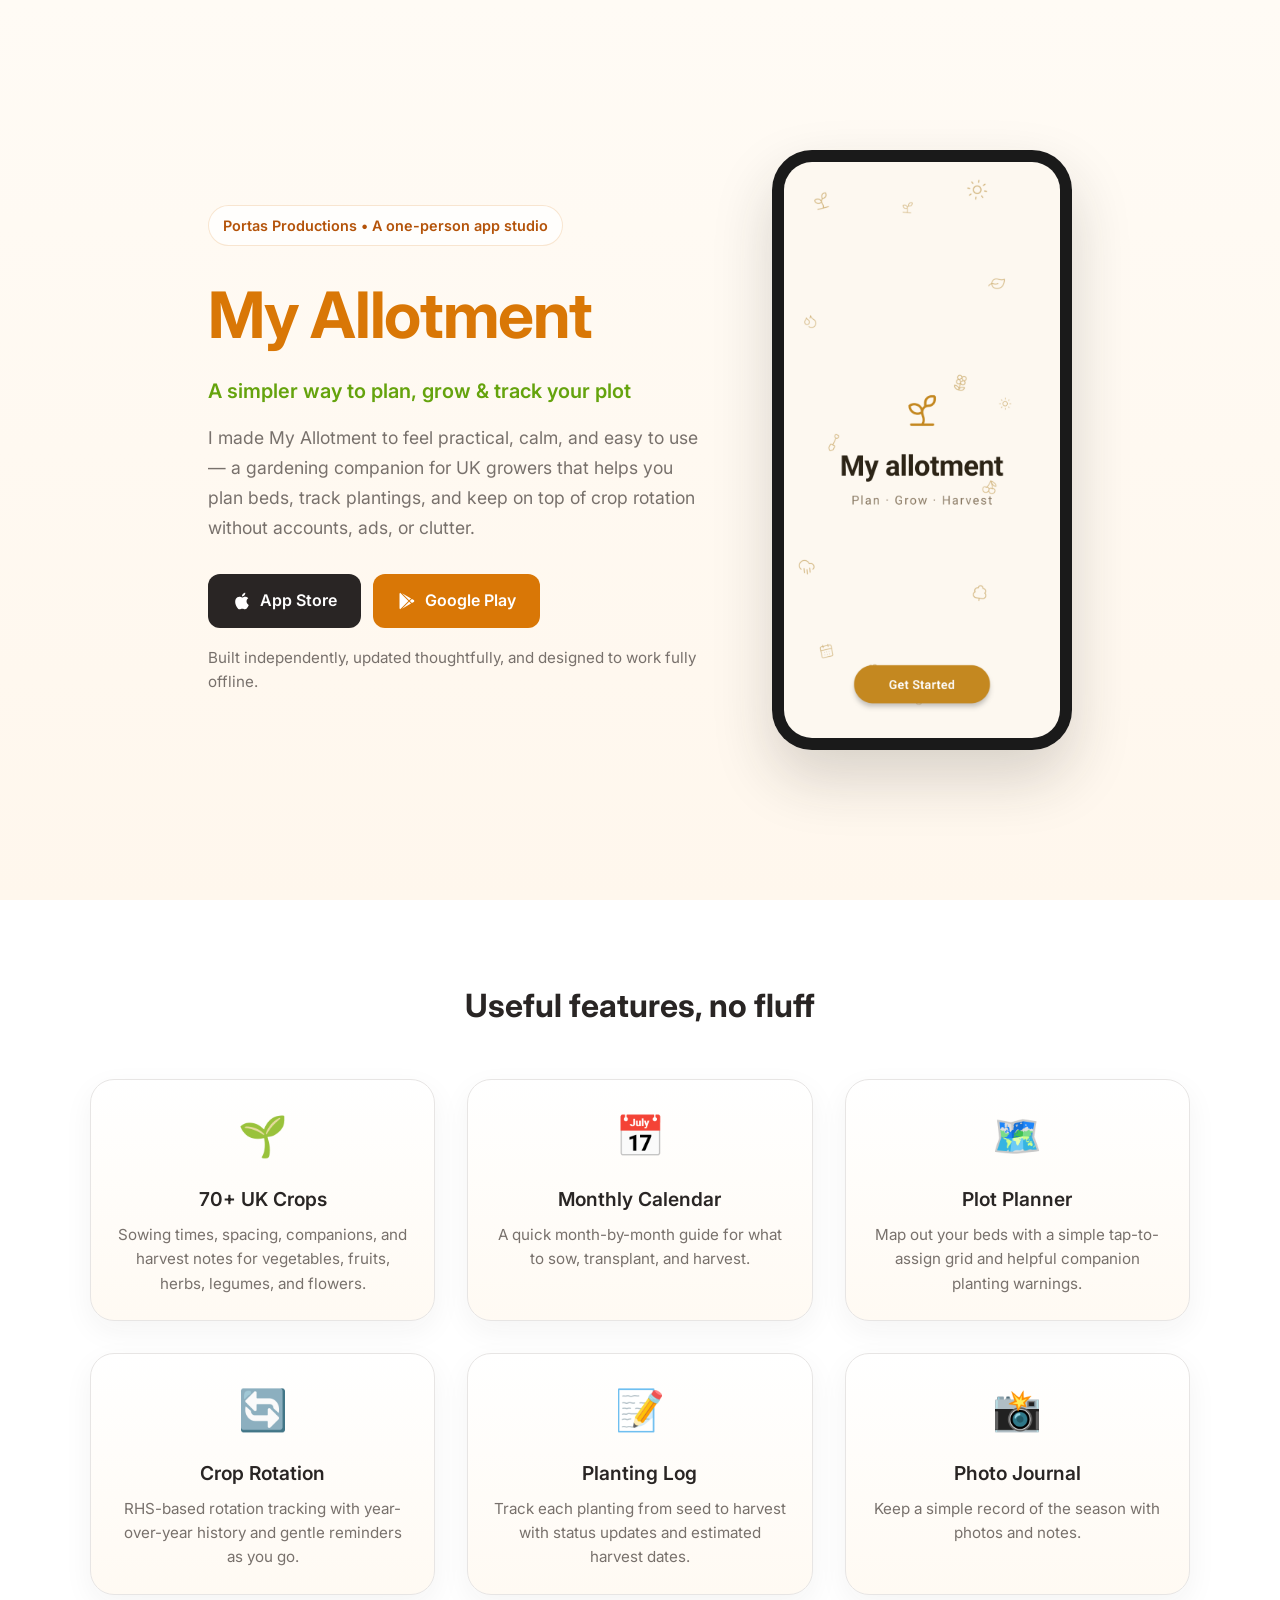
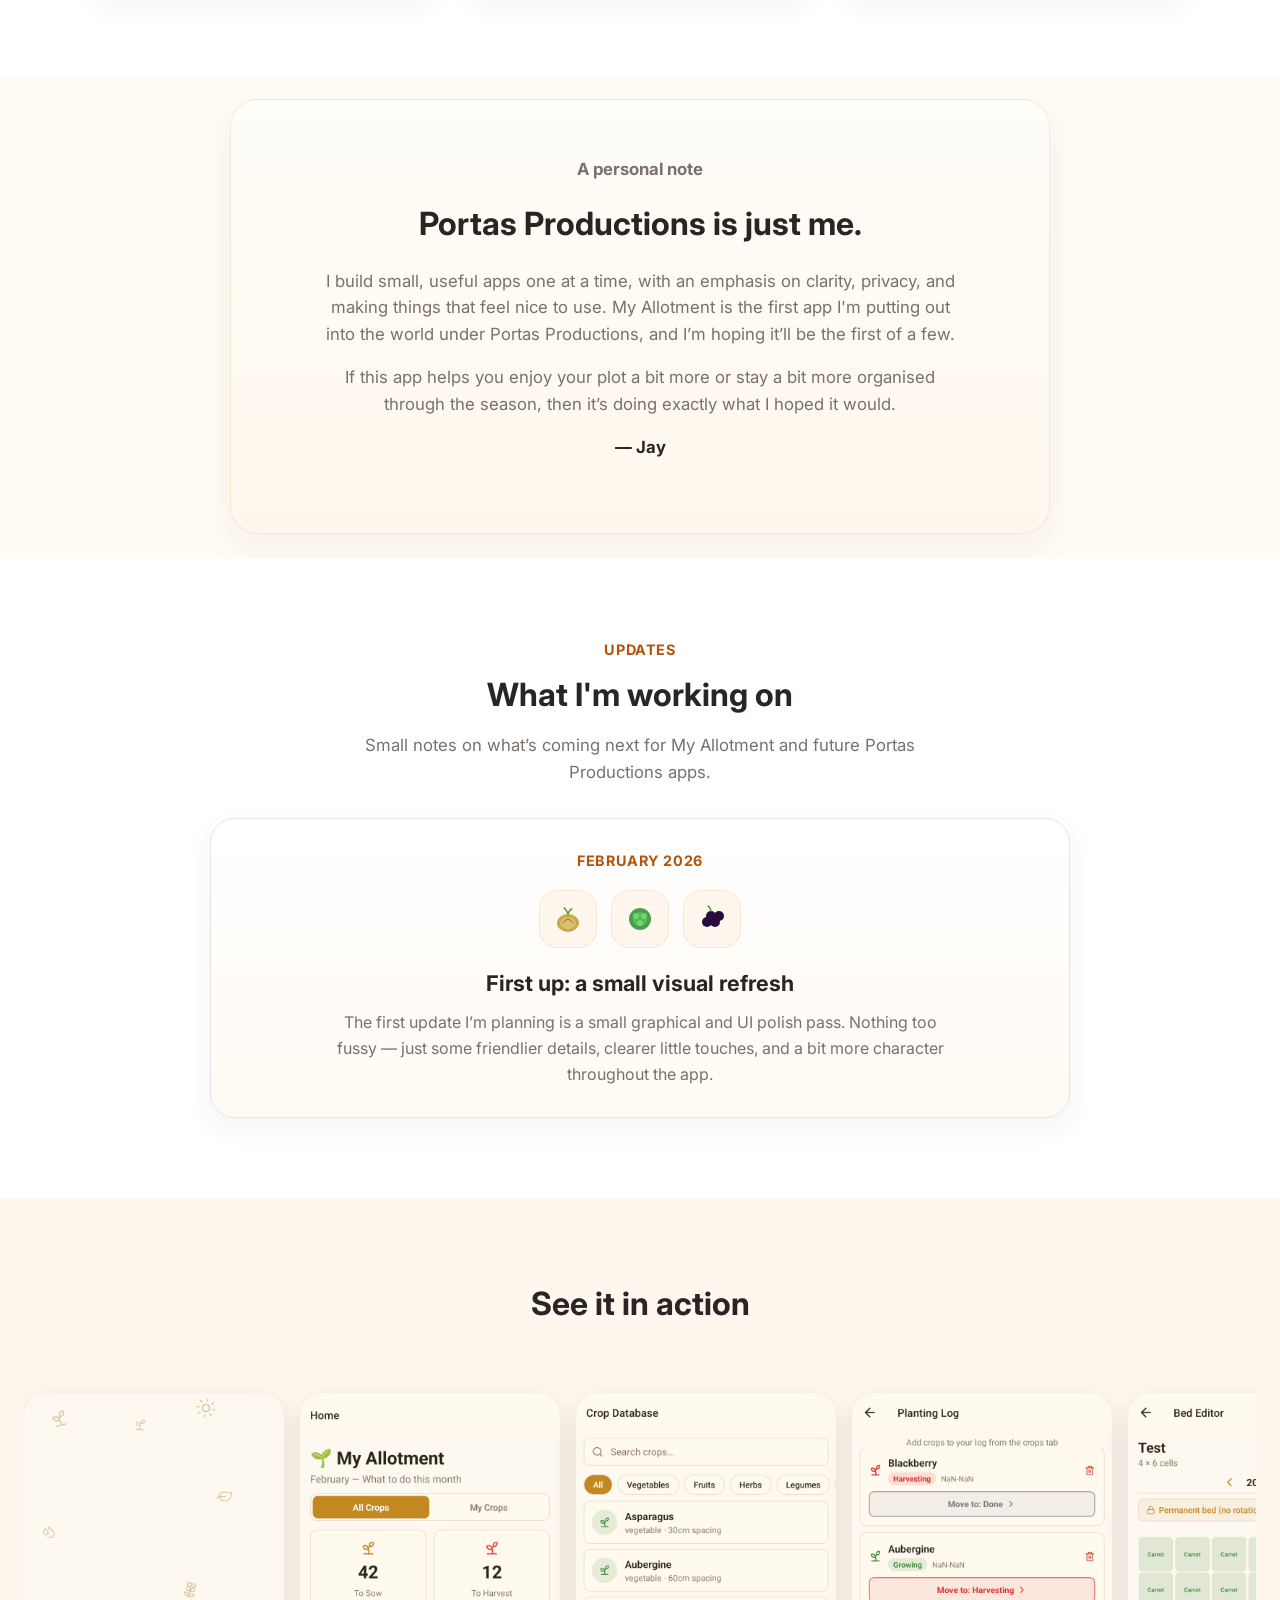
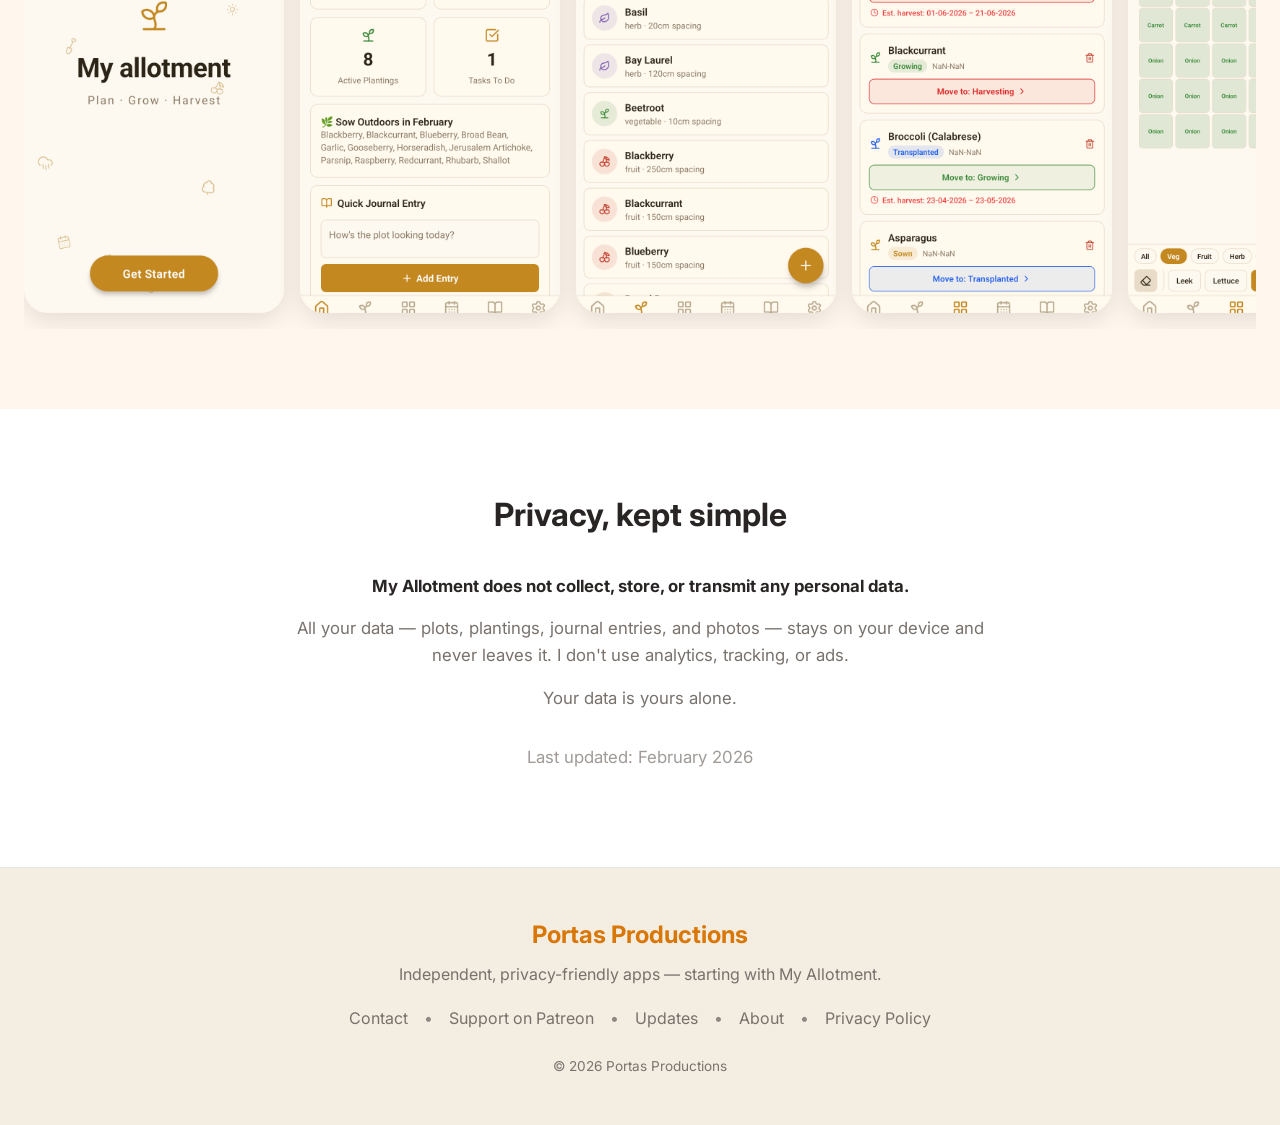
==== index.html @ 45482d40 "Make site more personal and add updates section" ====
<!DOCTYPE html>
<html lang="en">
<head>
  <meta charset="UTF-8">
  <meta name="viewport" content="width=device-width, initial-scale=1.0">
  <title>My Allotment – Plan, Grow & Track Your Plot</title>
  <meta name="description" content="Your allotment in your pocket. Browse 70+ UK crops, map your beds, track plantings, and get crop rotation guidance. Works completely offline.">
  <link rel="stylesheet" href="styles.css">
  <link rel="preconnect" href="https://fonts.googleapis.com">
  <link rel="preconnect" href="https://fonts.gstatic.com" crossorigin>
  <link href="https://fonts.googleapis.com/css2?family=Inter:wght@400;500;600;700&display=swap" rel="stylesheet">
</head>
<body>
  <!-- Hero Section -->
  <section class="hero">
    <div class="hero-content">
      <p class="eyebrow">Portas Productions • A one-person app studio</p>
      <h1>My Allotment</h1>
      <p class="tagline">A simpler way to plan, grow & track your plot</p>
      <p class="subtitle">I made My Allotment to feel practical, calm, and easy to use — a gardening companion for UK growers that helps you plan beds, track plantings, and keep on top of crop rotation without accounts, ads, or clutter.</p>
      <div class="store-buttons">
        <a href="#" class="store-btn apple" aria-label="Download on the App Store">
          <svg viewBox="0 0 24 24" fill="currentColor"><path d="M18.71 19.5c-.83 1.24-1.71 2.45-3.05 2.47-1.34.03-1.77-.79-3.29-.79-1.53 0-2 .77-3.27.82-1.31.05-2.3-1.32-3.14-2.53C4.25 17 2.94 12.45 4.7 9.39c.87-1.52 2.43-2.48 4.12-2.51 1.28-.02 2.5.87 3.29.87.78 0 2.26-1.07 3.81-.91.65.03 2.47.26 3.64 1.98-.09.06-2.17 1.28-2.15 3.81.03 3.02 2.65 4.03 2.68 4.04-.03.07-.42 1.44-1.38 2.83M13 3.5c.73-.83 1.94-1.46 2.94-1.5.13 1.17-.34 2.35-1.04 3.19-.69.85-1.83 1.51-2.95 1.42-.15-1.15.41-2.35 1.05-3.11z"/></svg>
          <span>App Store</span>
        </a>
        <a href="#" class="store-btn google" aria-label="Get it on Google Play">
          <svg viewBox="0 0 24 24" fill="currentColor"><path d="M3,20.5V3.5C3,2.91 3.34,2.39 3.84,2.15L13.69,12L3.84,21.85C3.34,21.6 3,21.09 3,20.5M16.81,15.12L6.05,21.34L14.54,12.85L16.81,15.12M20.16,10.81C20.5,11.08 20.75,11.5 20.75,12C20.75,12.5 20.53,12.9 20.18,13.18L17.89,14.5L15.39,12L17.89,9.5L20.16,10.81M6.05,2.66L16.81,8.88L14.54,11.15L6.05,2.66Z"/></svg>
          <span>Google Play</span>
        </a>
      </div>
      <p class="hero-note">Built independently, updated thoughtfully, and designed to work fully offline.</p>
    </div>
    <div class="hero-phone">
      <div class="phone-frame">
        <img src="images/Sample_Image_1.png" alt="My Allotment app screenshot" class="screenshot" id="hero-screenshot">
      </div>
    </div>
  </section>

  <!-- Features Section -->
  <section class="features" id="features">
    <h2>Useful features, no fluff</h2>
    <div class="features-grid">
      <div class="feature">
        <span class="feature-icon">🌱</span>
        <h3>70+ UK Crops</h3>
        <p>Sowing times, spacing, companions, and harvest notes for vegetables, fruits, herbs, legumes, and flowers.</p>
      </div>
      <div class="feature">
        <span class="feature-icon">📅</span>
        <h3>Monthly Calendar</h3>
        <p>A quick month-by-month guide for what to sow, transplant, and harvest.</p>
      </div>
      <div class="feature">
        <span class="feature-icon">🗺️</span>
        <h3>Plot Planner</h3>
        <p>Map out your beds with a simple tap-to-assign grid and helpful companion planting warnings.</p>
      </div>
      <div class="feature">
        <span class="feature-icon">🔄</span>
        <h3>Crop Rotation</h3>
        <p>RHS-based rotation tracking with year-over-year history and gentle reminders as you go.</p>
      </div>
      <div class="feature">
        <span class="feature-icon">📝</span>
        <h3>Planting Log</h3>
        <p>Track each planting from seed to harvest with status updates and estimated harvest dates.</p>
      </div>
      <div class="feature">
        <span class="feature-icon">📸</span>
        <h3>Photo Journal</h3>
        <p>Keep a simple record of the season with photos and notes.</p>
      </div>
    </div>
  </section>

  <!-- About Section -->
  <section class="maker-note" id="about">
    <div class="maker-card">
      <p class="maker-kicker">A personal note</p>
      <h2>Portas Productions is just me.</h2>
      <p>I build small, useful apps one at a time, with an emphasis on clarity, privacy, and making things that feel nice to use. My Allotment is the first app I'm putting out into the world under Portas Productions, and I’m hoping it’ll be the first of a few.</p>
      <p>If this app helps you enjoy your plot a bit more or stay a bit more organised through the season, then it’s doing exactly what I hoped it would.</p>
      <p class="maker-signoff">— Jay</p>
    </div>
  </section>

  <!-- Updates Section -->
  <section class="updates" id="updates">
    <div class="updates-content">
      <p class="section-kicker">Updates</p>
      <h2>What I'm working on</h2>
      <p class="updates-intro">Small notes on what’s coming next for My Allotment and future Portas Productions apps.</p>

      <!--
        To add a new update:
        1. Copy one <article class="update-card"> block.
        2. Paste it above the older updates.
        3. Change the date, title, text, and optional icons.
      -->
      <div class="updates-list">
        <article class="update-card">
          <p class="update-date">February 2026</p>
          <div class="update-icons" aria-hidden="true">
            <img src="images/garden_icons/04_onion.svg" alt="">
            <img src="images/garden_icons/18_brussels_sprout.svg" alt="">
            <img src="images/garden_icons/49_blackcurrant.svg" alt="">
          </div>
          <h3>First up: a small visual refresh</h3>
          <p>The first update I’m planning is a small graphical and UI polish pass. Nothing too fussy — just some friendlier details, clearer little touches, and a bit more character throughout the app.</p>
        </article>
      </div>
    </div>
  </section>

  <!-- Screenshots Section -->
  <section class="screenshots" id="screenshots">
    <h2>See it in action</h2>
    <div class="screenshot-gallery">
      <img src="images/Sample_Image_1.png" alt="Screenshot 1" class="gallery-img">
      <img src="images/Sample_Image_2.png" alt="Screenshot 2" class="gallery-img">
      <img src="images/Sample_Image_3.png" alt="Screenshot 3" class="gallery-img">
      <img src="images/Sample_Image_4.png" alt="Screenshot 4" class="gallery-img">
      <img src="images/Sample_Image_5.png" alt="Screenshot 5" class="gallery-img">
      <img src="images/Sample_Image_6.png" alt="Screenshot 6" class="gallery-img">
    </div>
  </section>

  <!-- Privacy Section -->
  <section class="privacy" id="privacy">
    <h2>Privacy, kept simple</h2>
    <div class="privacy-content">
      <p><strong>My Allotment does not collect, store, or transmit any personal data.</strong></p>
      <p>All your data — plots, plantings, journal entries, and photos — stays on your device and never leaves it. I don't use analytics, tracking, or ads.</p>
      <p>Your data is yours alone.</p>
      <p class="privacy-date">Last updated: February 2026</p>
    </div>
  </section>

  <!-- Footer -->
  <footer>
    <div class="footer-content">
      <p class="footer-brand">Portas Productions</p>
      <p class="footer-blurb">Independent, privacy-friendly apps — starting with My Allotment.</p>
      <p class="footer-links">
        <a href="mailto:jay@portasproductions.co.uk">Contact</a>
        <span>•</span>
        <a href="https://www.patreon.com/JayPortas" target="_blank" rel="noopener">Support on Patreon</a>
        <span>•</span>
        <a href="#updates">Updates</a>
        <span>•</span>
        <a href="#about">About</a>
        <span>•</span>
        <a href="#privacy">Privacy Policy</a>
      </p>
      <p class="footer-copy">© 2026 Portas Productions</p>
    </div>
  </footer>

  <script src="script.js"></script>
</body>
</html>
---- styles.css ----
/* My Allotment Landing Page Styles */
:root {
  --primary: #D97706;       /* Harvest Sun amber/orange */
  --primary-dark: #B45309;
  --bg: #FFFBF5;            /* Warm cream background */
  --bg-alt: #FFF7ED;
  --text: #292524;          /* stone-800 */
  --text-secondary: #78716C;
  --surface: #FFFFFF;
  --border: #E7E5E4;
  --green: #65A30D;         /* lime-600 */
  --radius: 16px;
}

* {
  margin: 0;
  padding: 0;
  box-sizing: border-box;
}

html {
  scroll-behavior: smooth;
}

body {
  font-family: 'Inter', -apple-system, BlinkMacSystemFont, sans-serif;
  background: var(--bg);
  color: var(--text);
  line-height: 1.6;
}

.eyebrow {
  display: inline-flex;
  align-items: center;
  padding: 8px 14px;
  margin-bottom: 18px;
  border: 1px solid rgba(217, 119, 6, 0.18);
  border-radius: 999px;
  background: rgba(255, 255, 255, 0.75);
  color: var(--primary-dark);
  font-size: 0.9rem;
  font-weight: 600;
}

/* Hero Section */
.hero {
  min-height: 100vh;
  display: flex;
  flex-direction: column;
  align-items: center;
  justify-content: center;
  padding: 60px 24px;
  gap: 48px;
  background: linear-gradient(180deg, var(--bg) 0%, var(--bg-alt) 100%);
}

@media (min-width: 768px) {
  .hero {
    flex-direction: row;
    padding: 80px 48px;
    gap: 64px;
  }
}

.hero-content {
  max-width: 500px;
  text-align: center;
}

@media (min-width: 768px) {
  .hero-content {
    text-align: left;
  }
}

.hero h1 {
  font-size: 3rem;
  font-weight: 700;
  color: var(--primary);
  margin-bottom: 8px;
  letter-spacing: -0.02em;
}

@media (min-width: 768px) {
  .hero h1 {
    font-size: 4rem;
  }
}

.tagline {
  font-size: 1.25rem;
  font-weight: 600;
  color: var(--green);
  margin-bottom: 16px;
}

.subtitle {
  font-size: 1.1rem;
  color: var(--text-secondary);
  margin-bottom: 32px;
  line-height: 1.7;
}

.hero-note {
  margin-top: 18px;
  color: var(--text-secondary);
  font-size: 0.95rem;
}

.store-buttons {
  display: flex;
  gap: 12px;
  justify-content: center;
  flex-wrap: wrap;
}

@media (min-width: 768px) {
  .store-buttons {
    justify-content: flex-start;
  }
}

.store-btn {
  display: inline-flex;
  align-items: center;
  gap: 8px;
  padding: 14px 24px;
  border-radius: 12px;
  text-decoration: none;
  font-weight: 600;
  font-size: 1rem;
  transition: transform 0.2s, box-shadow 0.2s;
}

.store-btn:hover {
  transform: translateY(-2px);
  box-shadow: 0 8px 24px rgba(0,0,0,0.12);
}

.store-btn svg {
  width: 20px;
  height: 20px;
}

.store-btn.apple {
  background: var(--text);
  color: white;
}

.store-btn.google {
  background: var(--primary);
  color: white;
}

/* Phone Frame */
.hero-phone {
  flex-shrink: 0;
}

.phone-frame {
  width: 280px;
  height: 560px;
  background: #1a1a1a;
  border-radius: 40px;
  padding: 12px;
  box-shadow: 0 28px 60px rgba(41, 37, 36, 0.18);
}

@media (min-width: 768px) {
  .phone-frame {
    width: 300px;
    height: 600px;
  }
}

.phone-frame img {
  width: 100%;
  height: 100%;
  object-fit: cover;
  border-radius: 28px;
}

#hero-screenshot {
  transition: opacity 0.3s ease;
}

/* Features Section */
.features {
  padding: 80px 24px;
  background: var(--surface);
}

.features h2 {
  text-align: center;
  font-size: 2rem;
  font-weight: 700;
  margin-bottom: 48px;
  color: var(--text);
}

.features-grid {
  display: grid;
  grid-template-columns: repeat(auto-fit, minmax(280px, 1fr));
  gap: 32px;
  max-width: 1100px;
  margin: 0 auto;
}

.feature {
  text-align: center;
  padding: 24px;
  border: 1px solid var(--border);
  border-radius: 24px;
  background: linear-gradient(180deg, #fff 0%, #fffaf3 100%);
  box-shadow: 0 10px 30px rgba(41, 37, 36, 0.05);
}

.feature-icon {
  font-size: 2.5rem;
  display: block;
  margin-bottom: 16px;
}

.feature h3 {
  font-size: 1.2rem;
  font-weight: 600;
  margin-bottom: 8px;
  color: var(--text);
}

.feature p {
  color: var(--text-secondary);
  font-size: 0.95rem;
}

/* Screenshots Section */
.maker-note {
  padding: 24px;
  background: var(--bg);
}

.maker-card {
  max-width: 820px;
  margin: 0 auto;
  padding: 40px 28px;
  border: 1px solid rgba(217, 119, 6, 0.15);
  border-radius: 28px;
  background: linear-gradient(180deg, #fffdf8 0%, #fff7ed 100%);
  box-shadow: 0 12px 36px rgba(41, 37, 36, 0.06);
  text-align: center;
}

.maker-kicker {
  color: var(--primary-dark);
  font-weight: 700;
  margin-bottom: 8px;
}

.maker-card h2 {
  font-size: 2rem;
  margin-bottom: 18px;
}

.maker-card p {
  max-width: 650px;
  margin: 0 auto 16px;
  color: var(--text-secondary);
  font-size: 1.05rem;
}

.maker-signoff {
  color: var(--text) !important;
  font-weight: 700;
}

/* Updates Section */
.updates {
  padding: 80px 24px;
  background: var(--surface);
}

.updates-content {
  max-width: 860px;
  margin: 0 auto;
  text-align: center;
}

.section-kicker,
.update-date {
  color: var(--primary-dark);
  font-size: 0.9rem;
  font-weight: 700;
  letter-spacing: 0.04em;
  text-transform: uppercase;
}

.updates h2 {
  font-size: 2rem;
  margin: 8px 0 12px;
}

.updates-intro {
  max-width: 620px;
  margin: 0 auto 32px;
  color: var(--text-secondary);
  font-size: 1.05rem;
}

.updates-list {
  display: grid;
  gap: 20px;
}

.update-card {
  padding: 30px;
  border: 1px solid var(--border);
  border-radius: 24px;
  background: linear-gradient(180deg, #fff 0%, #fffaf3 100%);
  box-shadow: 0 10px 30px rgba(41, 37, 36, 0.05);
}

.update-icons {
  display: flex;
  justify-content: center;
  gap: 14px;
  margin: 18px 0;
}

.update-icons img {
  width: 58px;
  height: 58px;
  padding: 10px;
  border-radius: 18px;
  background: var(--bg-alt);
  border: 1px solid rgba(217, 119, 6, 0.12);
}

.update-card h3 {
  font-size: 1.35rem;
  margin-bottom: 10px;
}

.update-card p:last-child {
  max-width: 620px;
  margin: 0 auto;
  color: var(--text-secondary);
}

.screenshots {
  padding: 80px 24px;
  background: var(--bg-alt);
}

.screenshots h2 {
  text-align: center;
  font-size: 2rem;
  font-weight: 700;
  margin-bottom: 48px;
  color: var(--text);
}

.screenshot-gallery {
  display: flex;
  gap: 16px;
  overflow-x: auto;
  padding: 16px 0;
  -webkit-overflow-scrolling: touch;
  scrollbar-width: thin;
  scrollbar-color: var(--border) transparent;
}

.screenshot-gallery::-webkit-scrollbar {
  height: 8px;
}

.screenshot-gallery::-webkit-scrollbar-track {
  background: transparent;
}

.screenshot-gallery::-webkit-scrollbar-thumb {
  background: var(--border);
  border-radius: 4px;
}

.gallery-img {
  width: 220px;
  height: 440px;
  object-fit: cover;
  border-radius: 24px;
  box-shadow: 0 8px 24px rgba(0,0,0,0.1);
  flex-shrink: 0;
}

@media (min-width: 768px) {
  .gallery-img {
    width: 260px;
    height: 520px;
  }
}

/* Privacy Section */
.privacy {
  padding: 80px 24px;
  background: var(--surface);
}

.privacy h2 {
  text-align: center;
  font-size: 2rem;
  font-weight: 700;
  margin-bottom: 32px;
  color: var(--text);
}

.privacy-content {
  max-width: 700px;
  margin: 0 auto;
  text-align: center;
}

.privacy-content p {
  margin-bottom: 16px;
  color: var(--text-secondary);
  font-size: 1.05rem;
}

.privacy-content p strong {
  color: var(--text);
}

.privacy-date {
  font-size: 0.9rem;
  margin-top: 32px;
  opacity: 0.7;
}

/* Footer */
footer {
  background: #f4ede2;
  color: var(--text);
  padding: 48px 24px;
  border-top: 1px solid var(--border);
}

.footer-content {
  max-width: 800px;
  margin: 0 auto;
  text-align: center;
}

.footer-brand {
  font-size: 1.5rem;
  font-weight: 700;
  color: var(--primary);
  margin-bottom: 8px;
}

.footer-blurb {
  color: var(--text-secondary);
  margin-bottom: 18px;
}

.footer-links {
  margin-bottom: 24px;
}

.footer-links a {
  color: var(--text-secondary);
  text-decoration: none;
  transition: color 0.2s;
}

.footer-links a:hover {
  color: var(--text);
}

.footer-links span {
  margin: 0 12px;
  opacity: 0.5;
}

.footer-copy {
  font-size: 0.85rem;
  opacity: 0.6;
}

@media (min-width: 768px) {
  .maker-card {
    padding: 56px;
  }
}
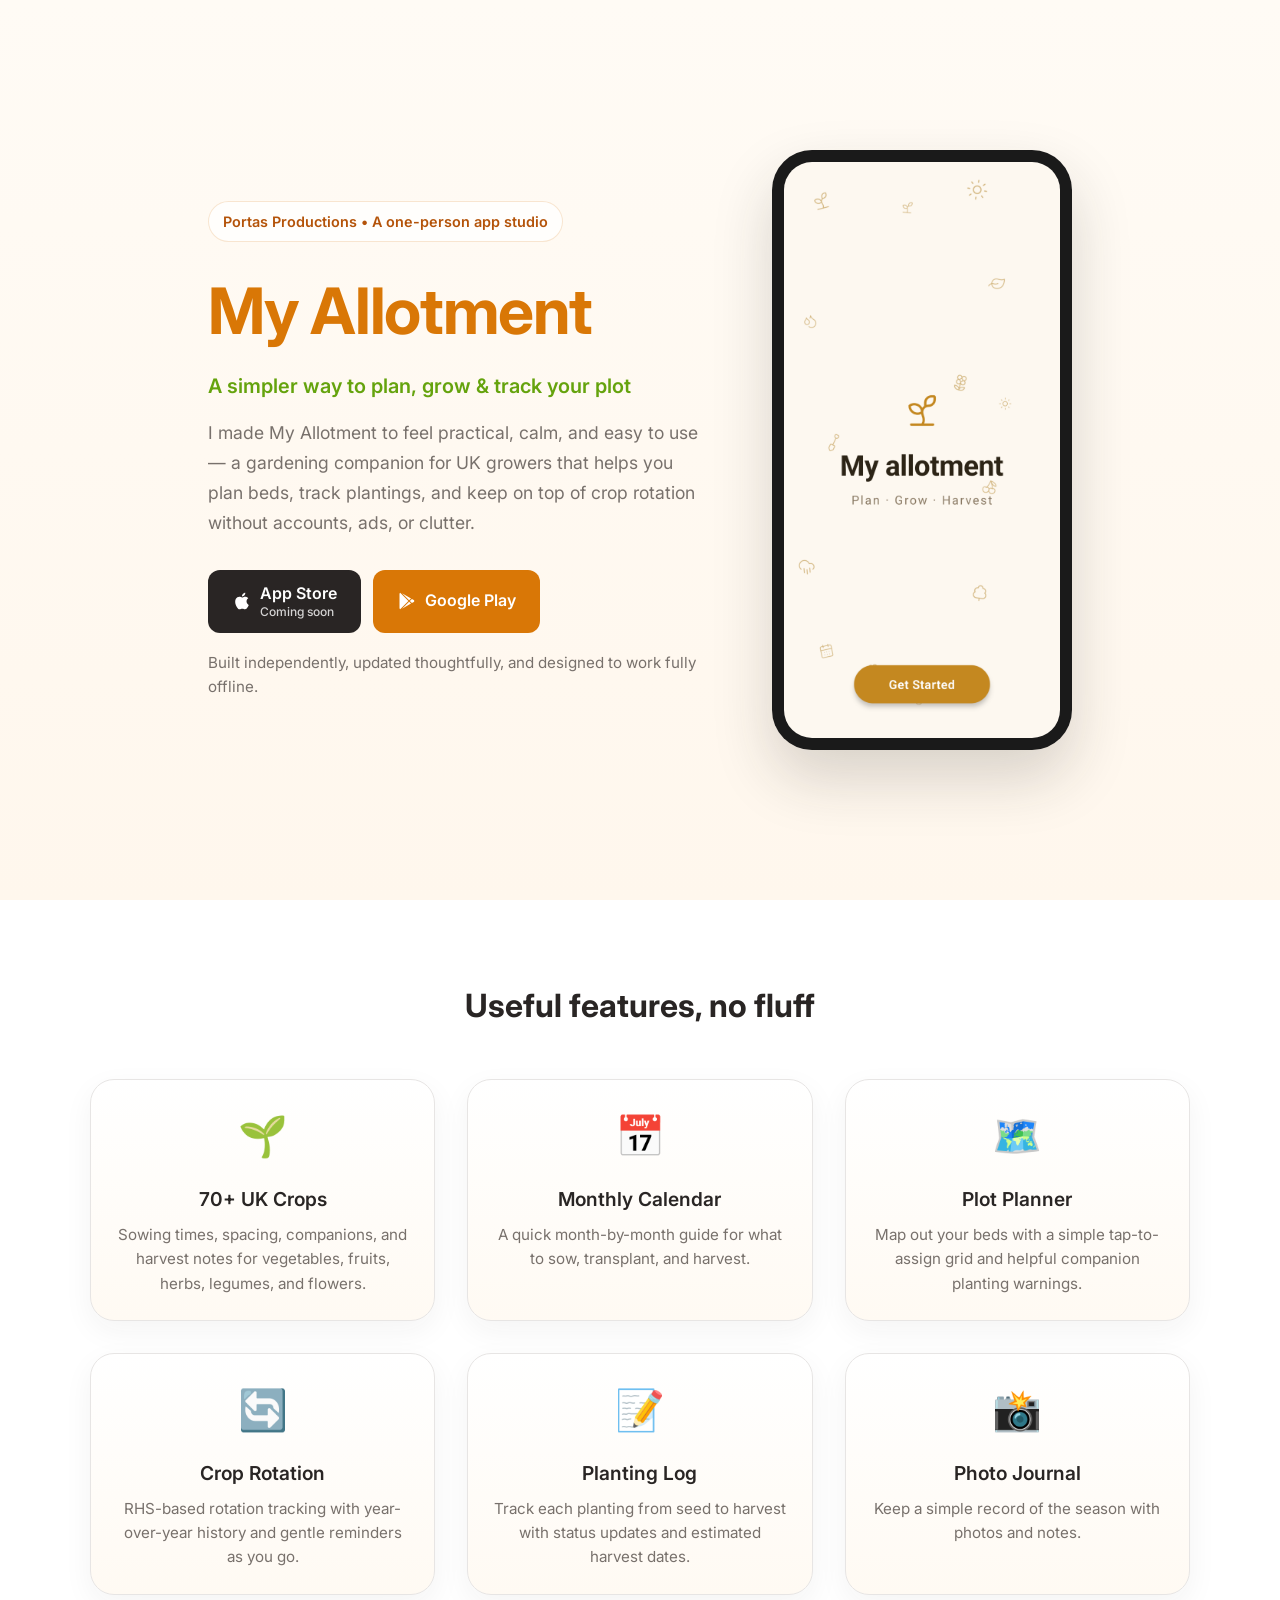
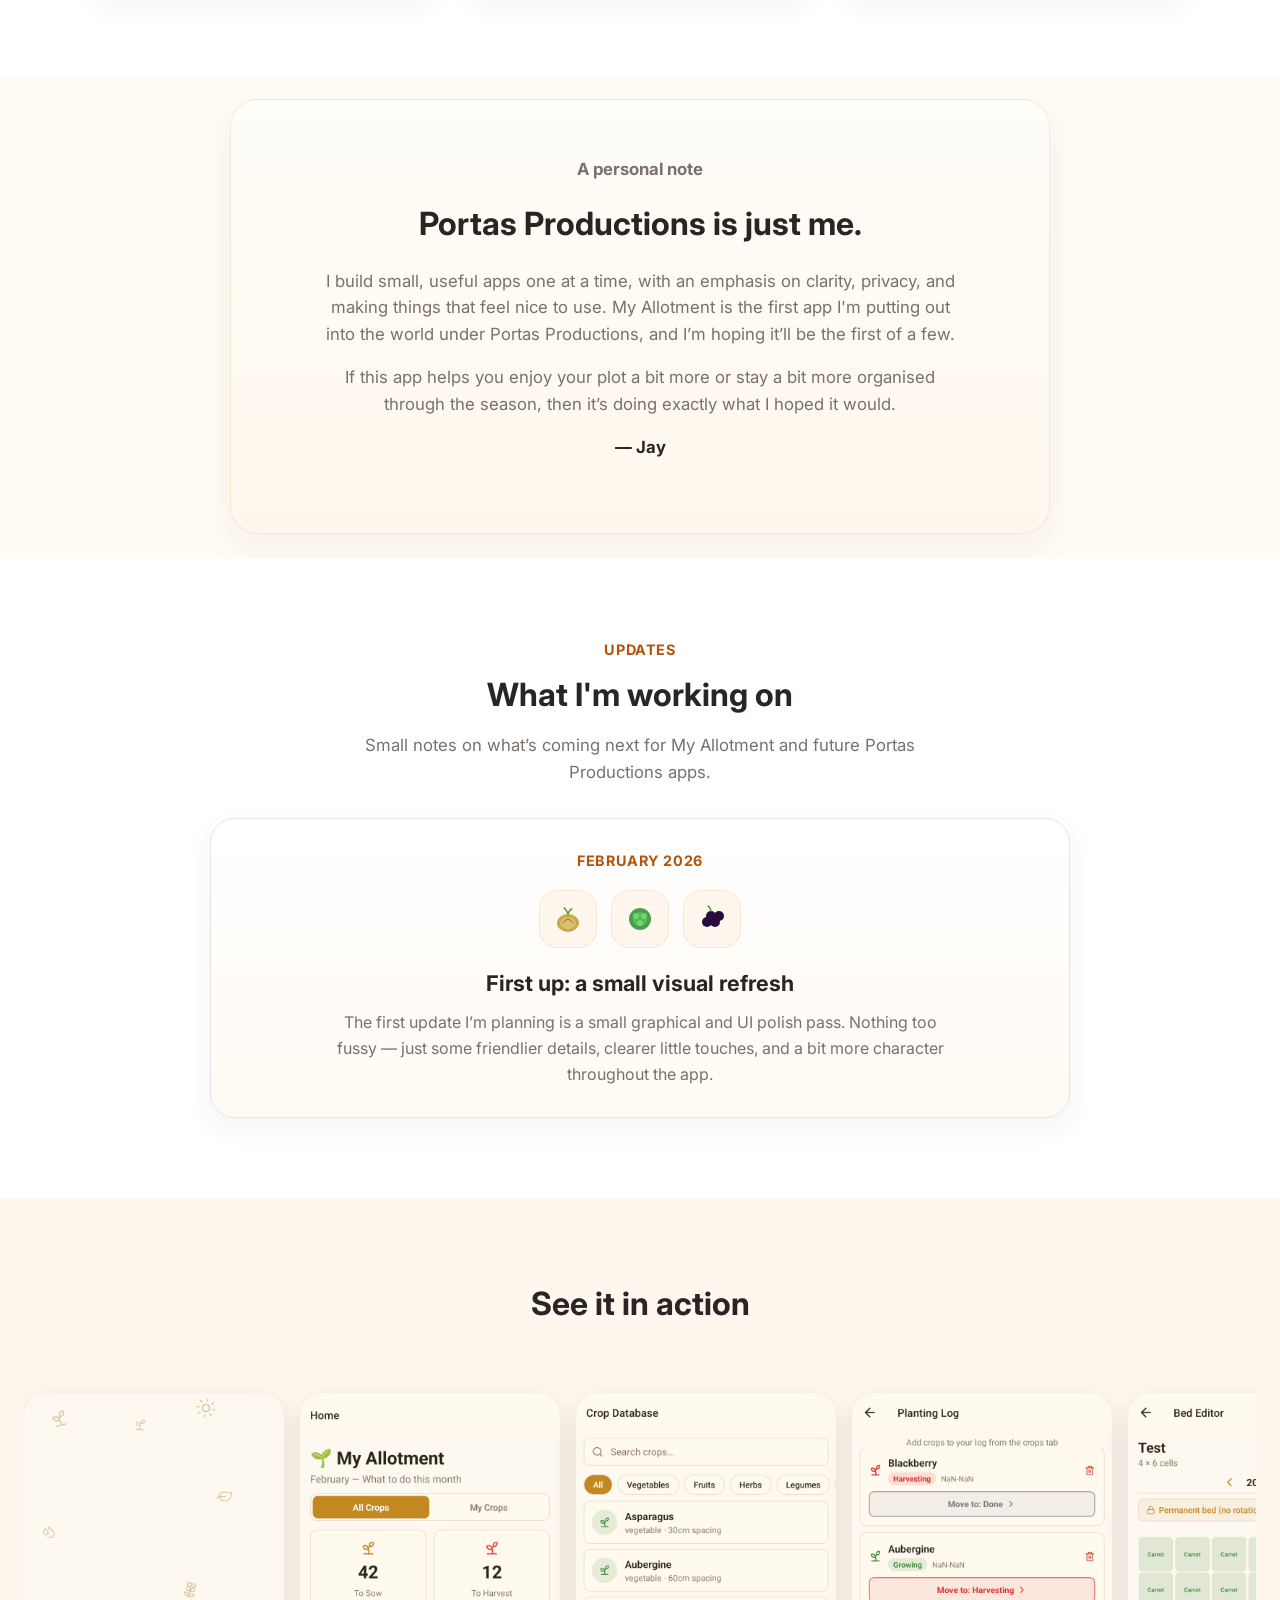
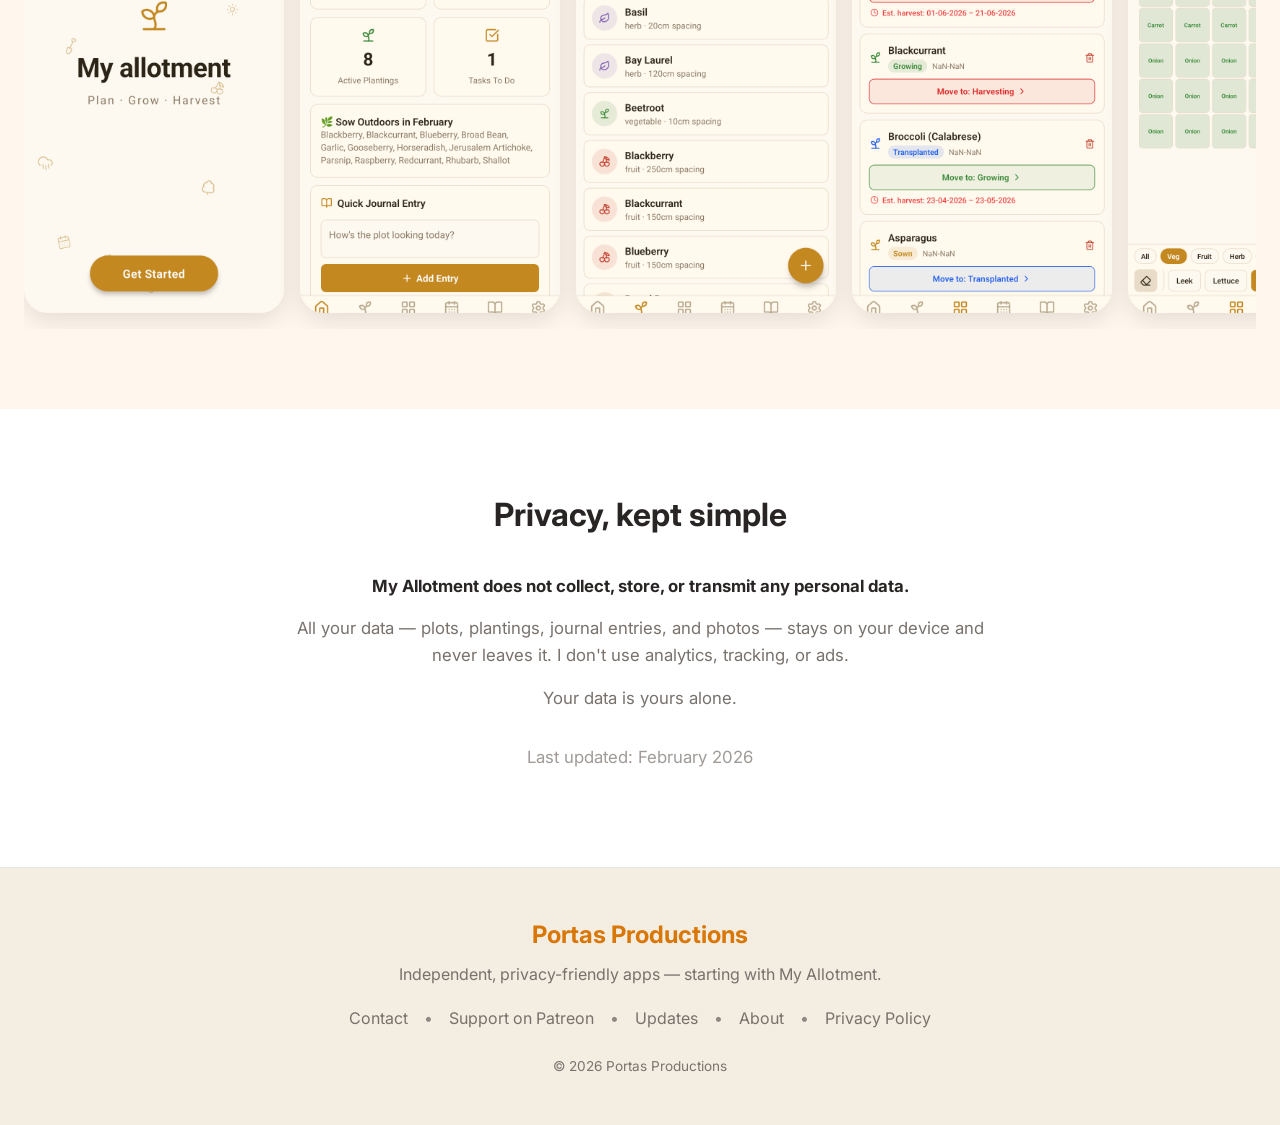
==== commit 414d01f2: "Add coming soon note to App Store button" ====
--- a/index.html
+++ b/index.html
@@ -21,7 +21,10 @@
       <div class="store-buttons">
         <a href="#" class="store-btn apple" aria-label="Download on the App Store">
           <svg viewBox="0 0 24 24" fill="currentColor"><path d="M18.71 19.5c-.83 1.24-1.71 2.45-3.05 2.47-1.34.03-1.77-.79-3.29-.79-1.53 0-2 .77-3.27.82-1.31.05-2.3-1.32-3.14-2.53C4.25 17 2.94 12.45 4.7 9.39c.87-1.52 2.43-2.48 4.12-2.51 1.28-.02 2.5.87 3.29.87.78 0 2.26-1.07 3.81-.91.65.03 2.47.26 3.64 1.98-.09.06-2.17 1.28-2.15 3.81.03 3.02 2.65 4.03 2.68 4.04-.03.07-.42 1.44-1.38 2.83M13 3.5c.73-.83 1.94-1.46 2.94-1.5.13 1.17-.34 2.35-1.04 3.19-.69.85-1.83 1.51-2.95 1.42-.15-1.15.41-2.35 1.05-3.11z"/></svg>
-          <span>App Store</span>
+          <span class="store-copy">
+            <span>App Store</span>
+            <span class="store-subtext">Coming soon</span>
+          </span>
         </a>
         <a href="#" class="store-btn google" aria-label="Get it on Google Play">
           <svg viewBox="0 0 24 24" fill="currentColor"><path d="M3,20.5V3.5C3,2.91 3.34,2.39 3.84,2.15L13.69,12L3.84,21.85C3.34,21.6 3,21.09 3,20.5M16.81,15.12L6.05,21.34L14.54,12.85L16.81,15.12M20.16,10.81C20.5,11.08 20.75,11.5 20.75,12C20.75,12.5 20.53,12.9 20.18,13.18L17.89,14.5L15.39,12L17.89,9.5L20.16,10.81M6.05,2.66L16.81,8.88L14.54,11.15L6.05,2.66Z"/></svg>
--- a/styles.css
+++ b/styles.css
@@ -140,6 +140,21 @@
 .store-btn svg {
   width: 20px;
   height: 20px;
+  flex-shrink: 0;
+}
+
+.store-copy {
+  display: flex;
+  flex-direction: column;
+  align-items: flex-start;
+  line-height: 1.15;
+}
+
+.store-subtext {
+  font-size: 0.75rem;
+  font-weight: 500;
+  opacity: 0.8;
+  margin-top: 3px;
 }
 
 .store-btn.apple {
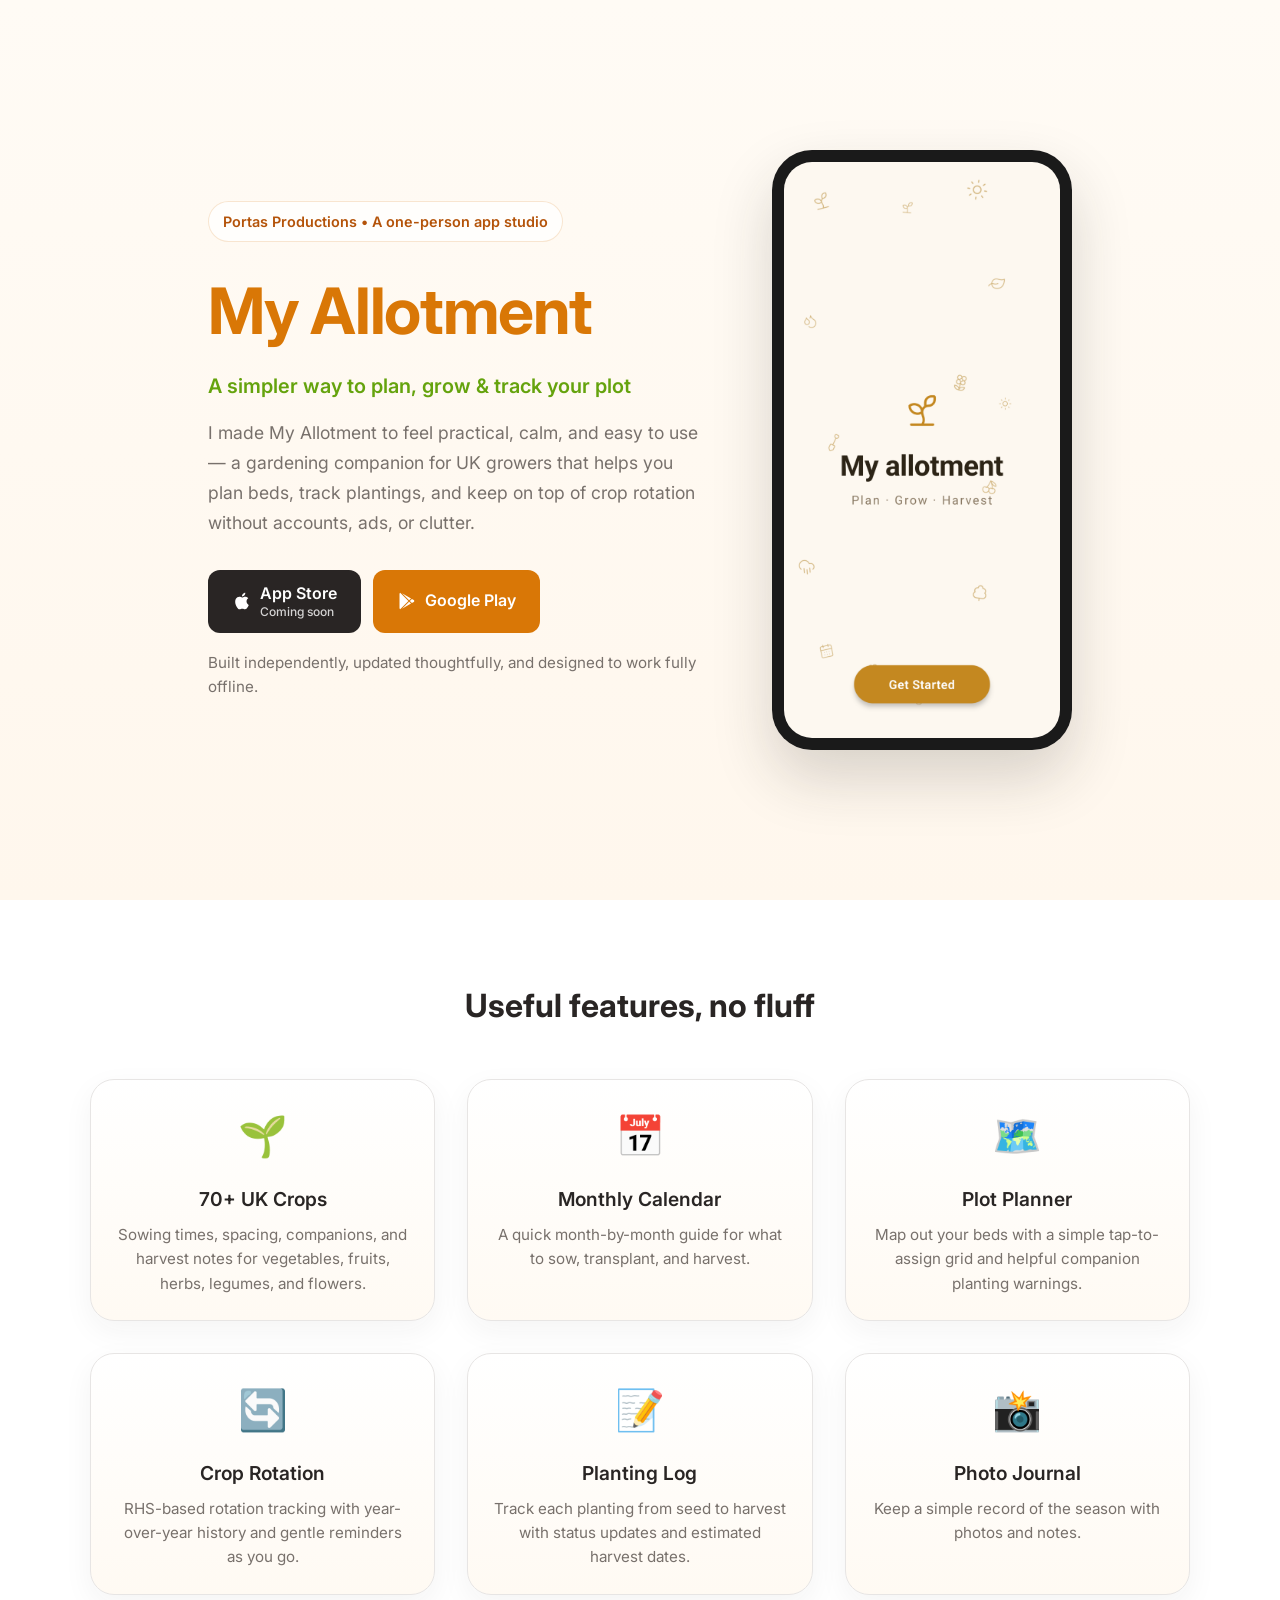
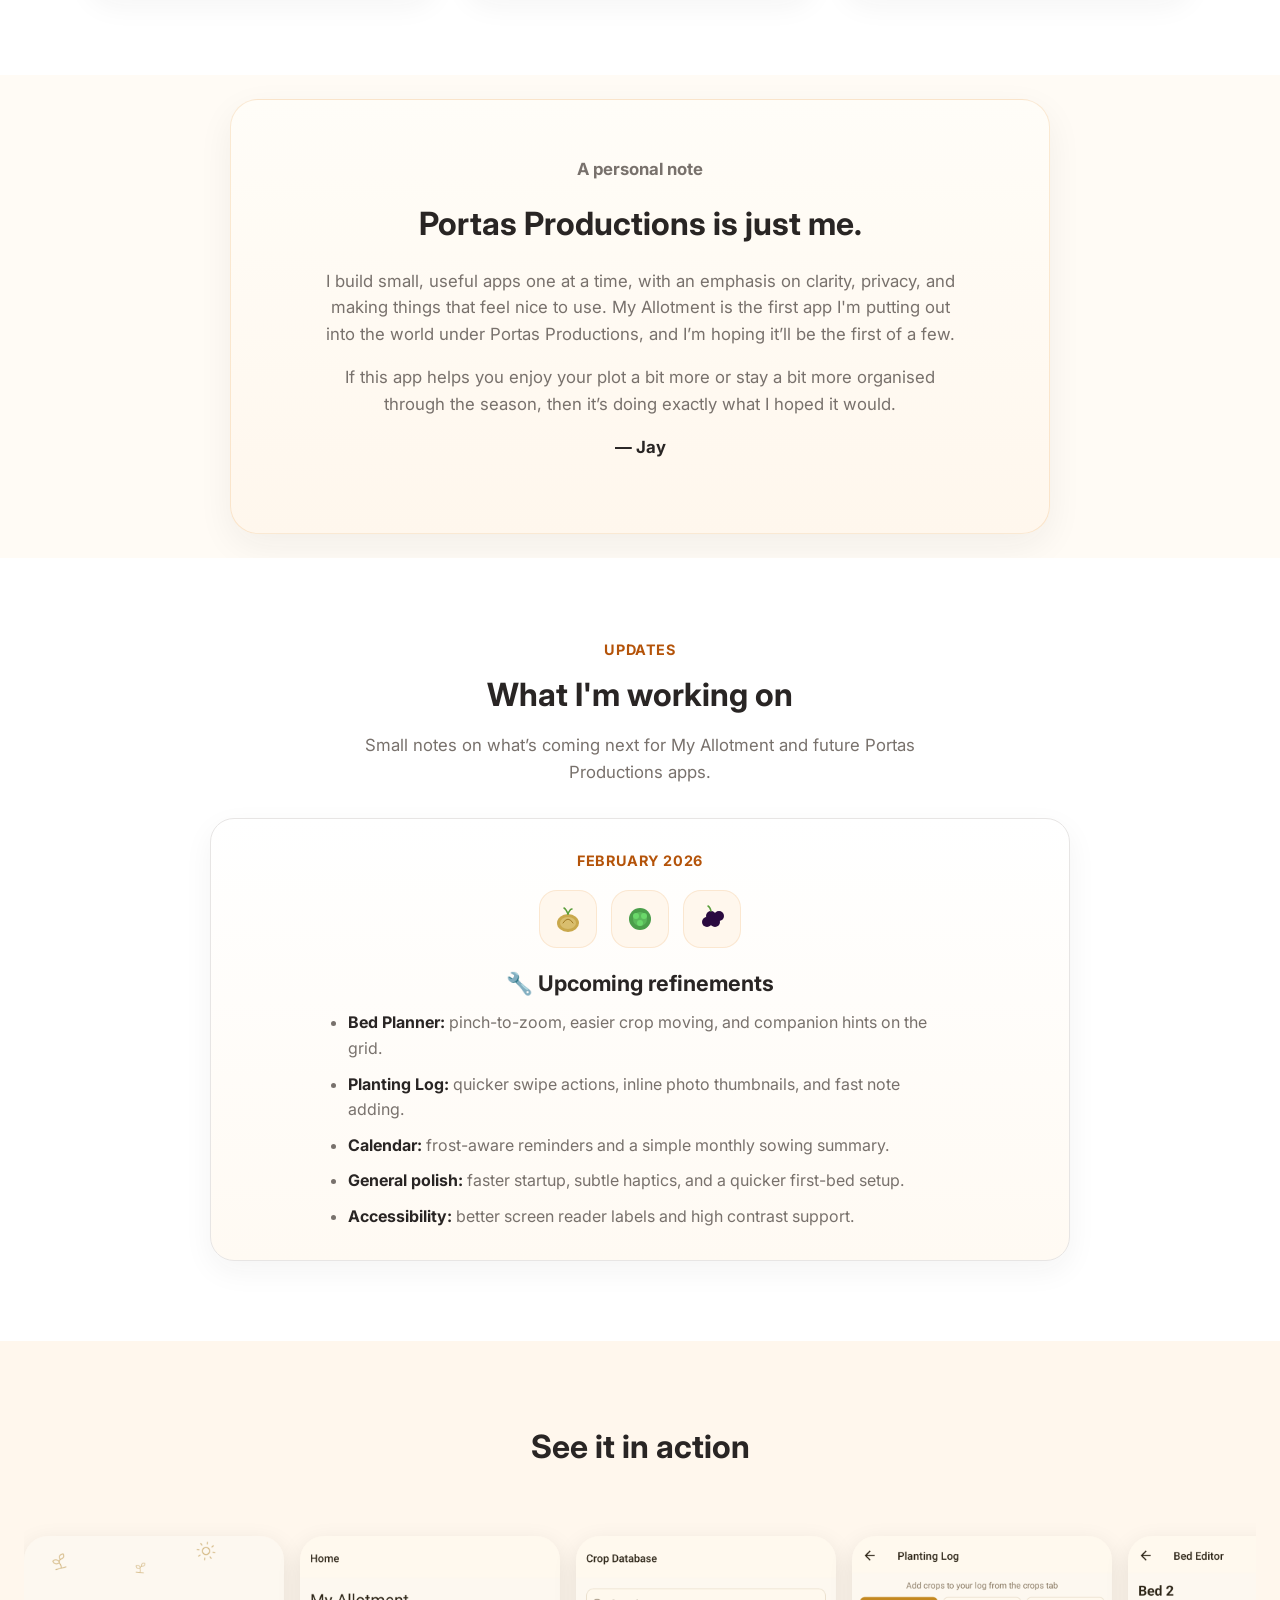
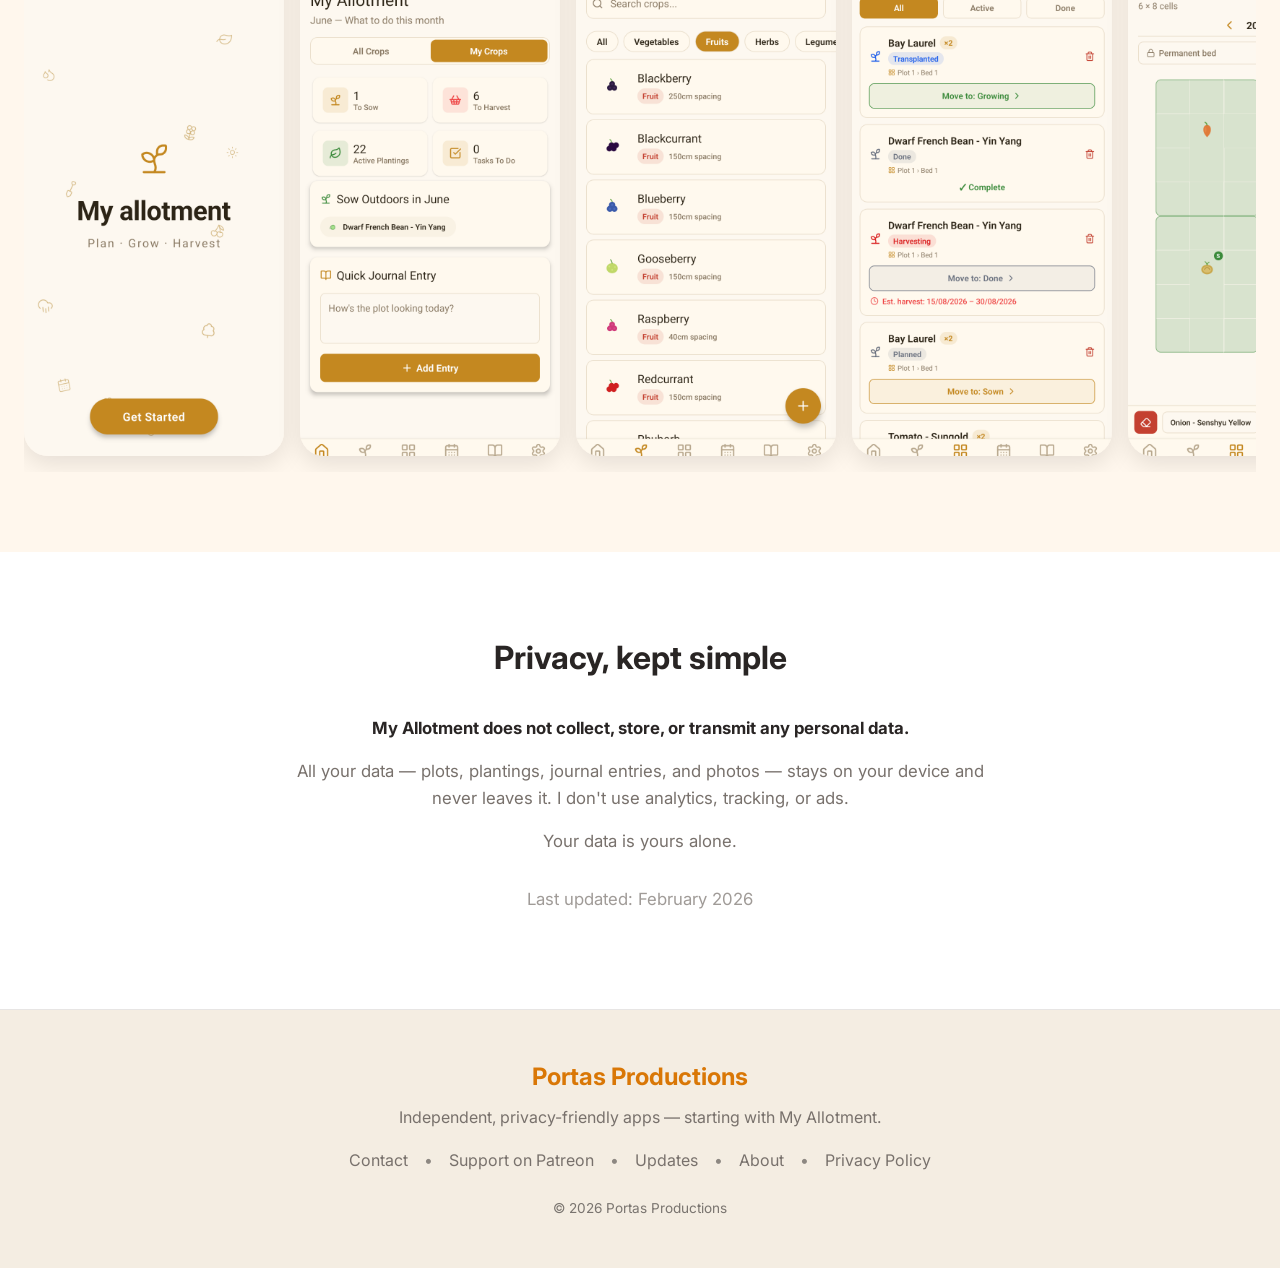
==== commit be43b532: "Refresh website images and shorten upcoming updates section" ====
--- a/index.html
+++ b/index.html
@@ -109,8 +109,14 @@
             <img src="images/garden_icons/18_brussels_sprout.svg" alt="">
             <img src="images/garden_icons/49_blackcurrant.svg" alt="">
           </div>
-          <h3>First up: a small visual refresh</h3>
-          <p>The first update I’m planning is a small graphical and UI polish pass. Nothing too fussy — just some friendlier details, clearer little touches, and a bit more character throughout the app.</p>
+          <h3>🔧 Upcoming refinements</h3>
+          <ul class="update-summary">
+            <li><strong>Bed Planner:</strong> pinch-to-zoom, easier crop moving, and companion hints on the grid.</li>
+            <li><strong>Planting Log:</strong> quicker swipe actions, inline photo thumbnails, and fast note adding.</li>
+            <li><strong>Calendar:</strong> frost-aware reminders and a simple monthly sowing summary.</li>
+            <li><strong>General polish:</strong> faster startup, subtle haptics, and a quicker first-bed setup.</li>
+            <li><strong>Accessibility:</strong> better screen reader labels and high contrast support.</li>
+          </ul>
         </article>
       </div>
     </div>
--- a/styles.css
+++ b/styles.css
@@ -355,6 +355,22 @@
   margin-bottom: 10px;
 }
 
+.update-summary {
+  max-width: 620px;
+  margin: 0 auto;
+  padding-left: 1.1rem;
+  text-align: left;
+  color: var(--text-secondary);
+}
+
+.update-summary li + li {
+  margin-top: 10px;
+}
+
+.update-summary strong {
+  color: var(--text);
+}
+
 .update-card p:last-child {
   max-width: 620px;
   margin: 0 auto;
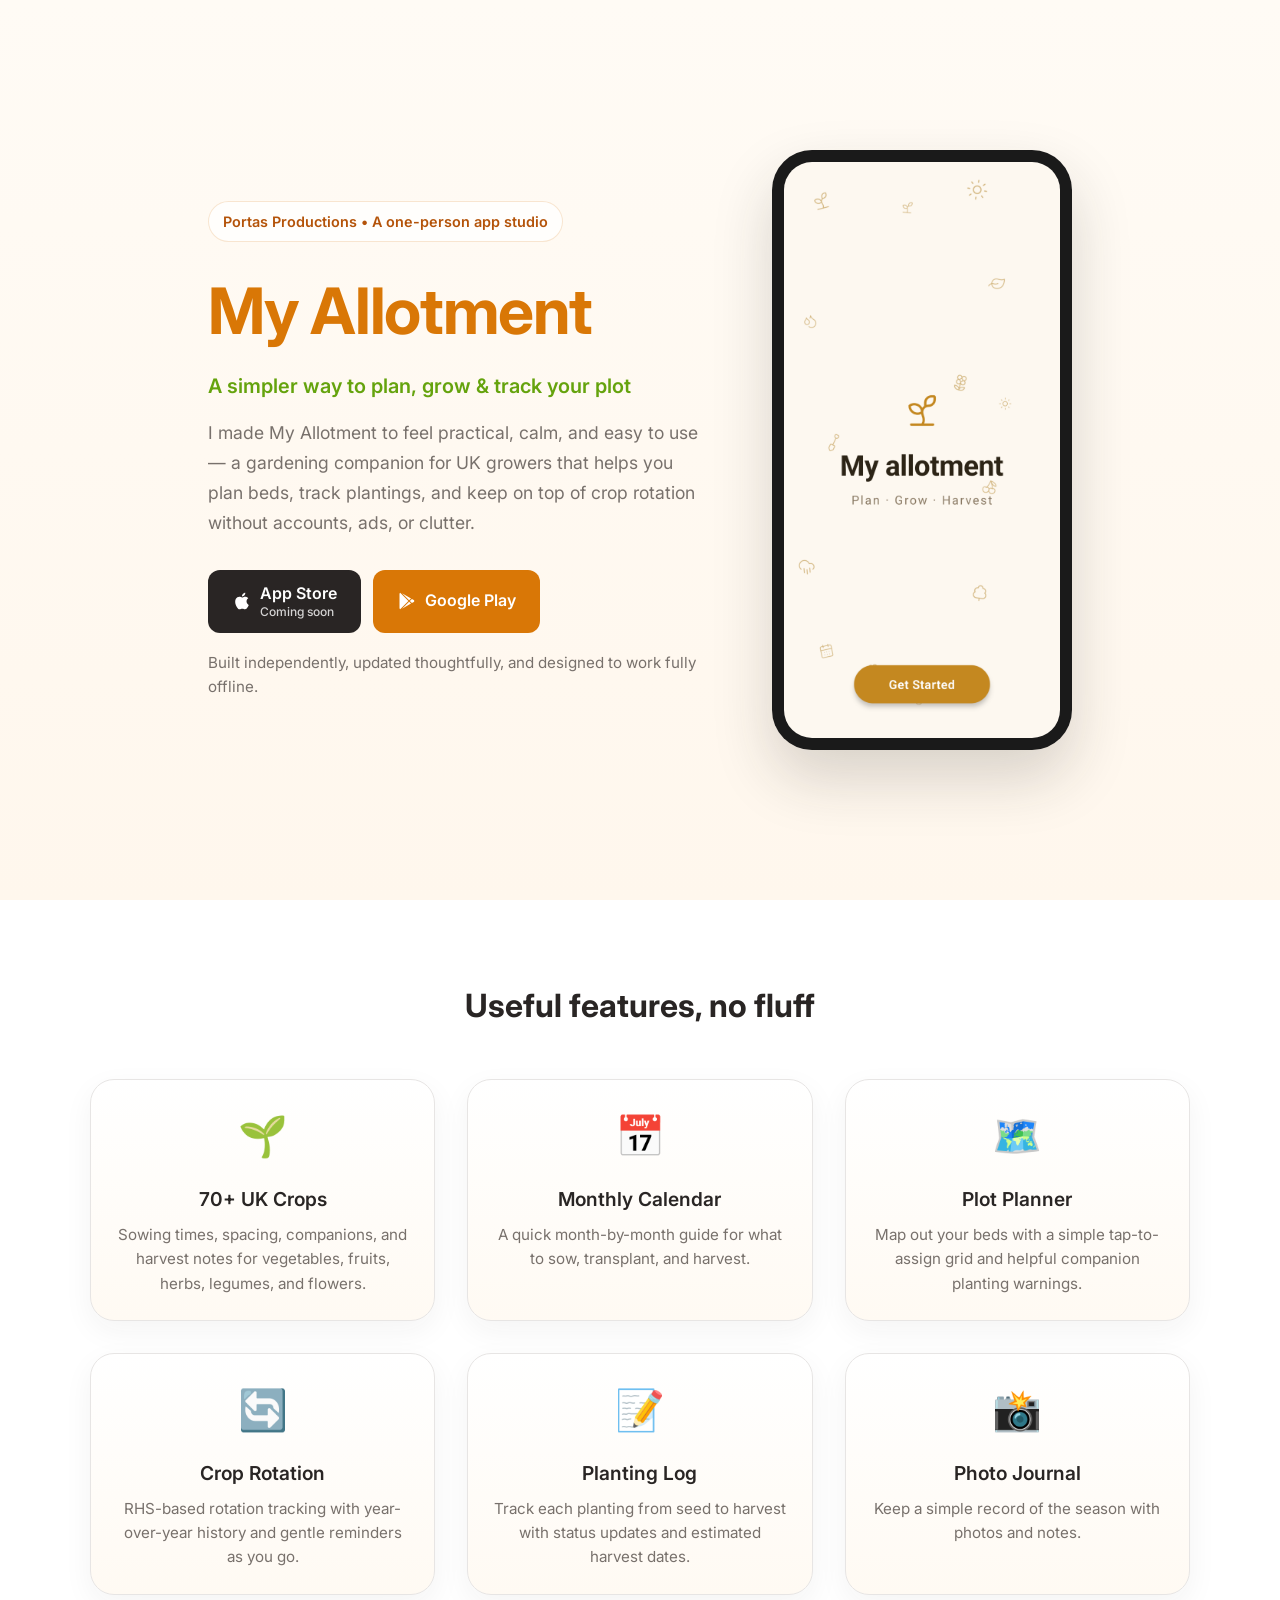
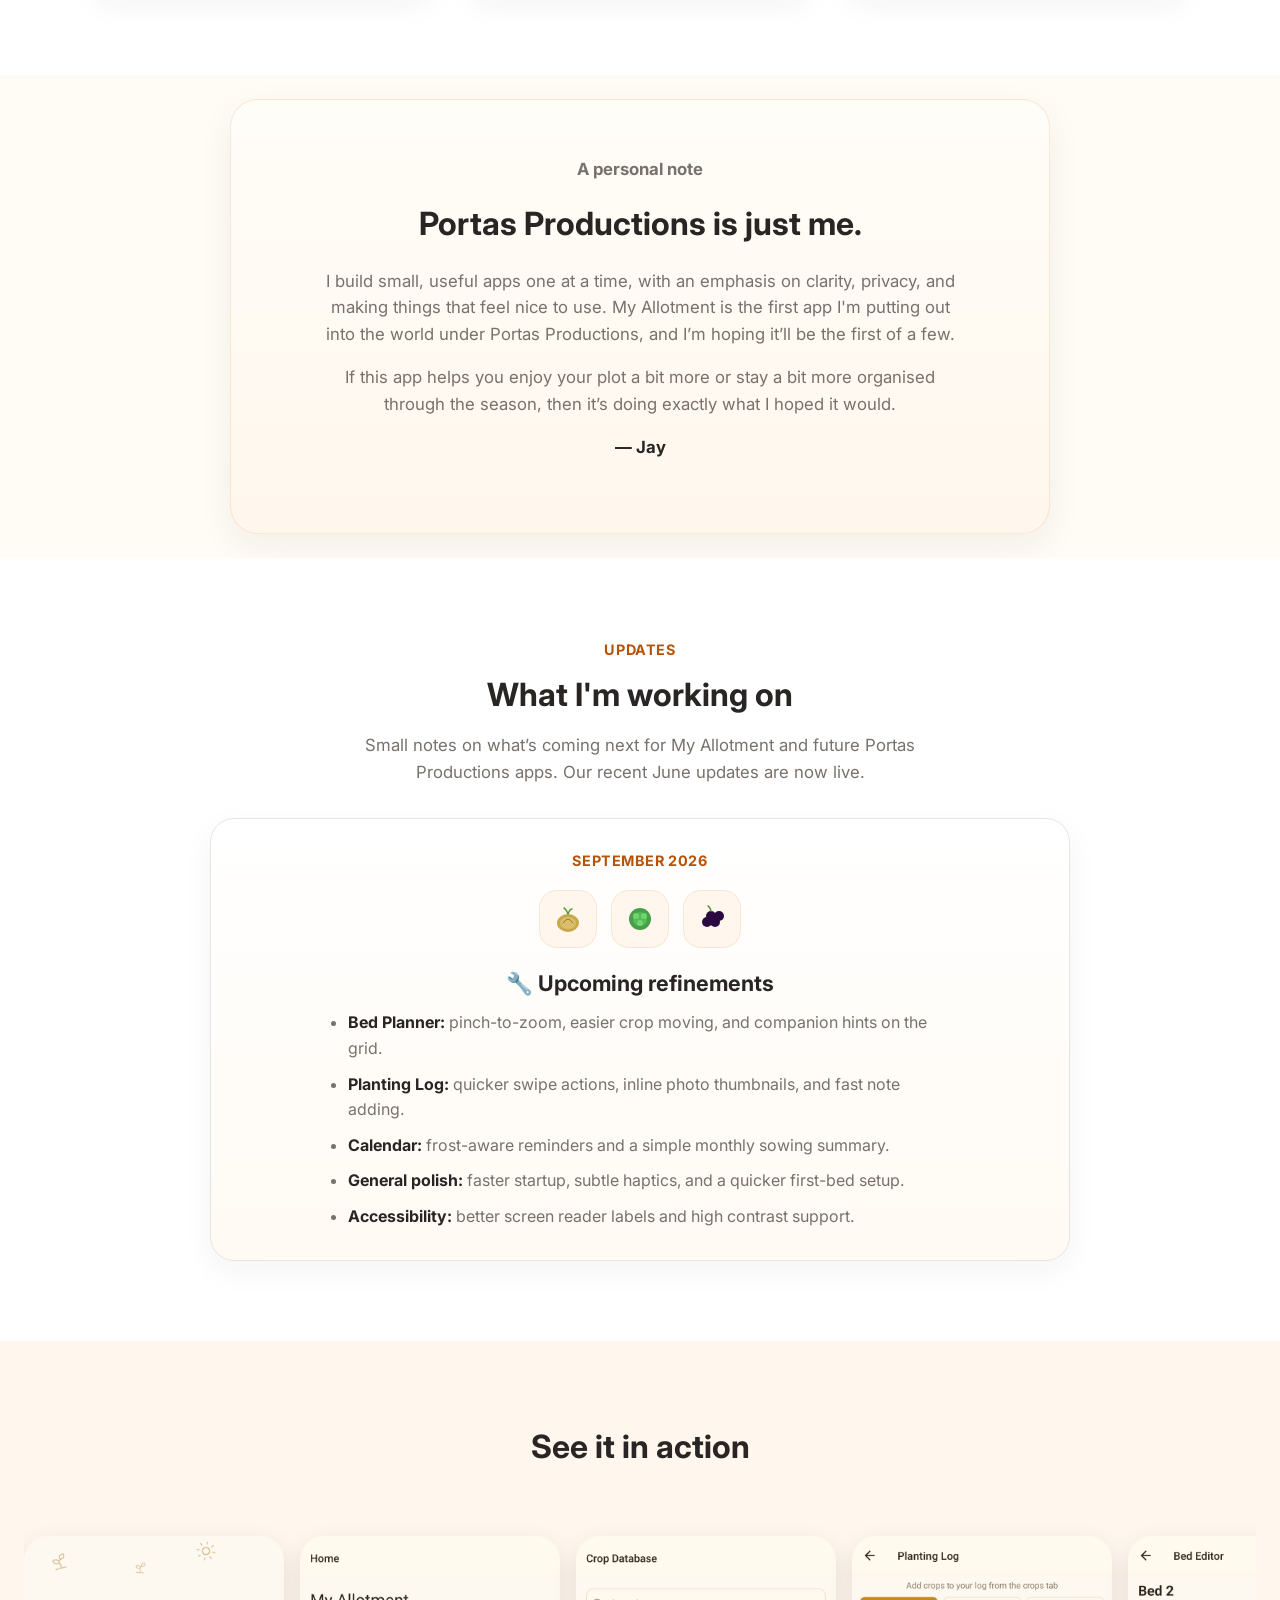
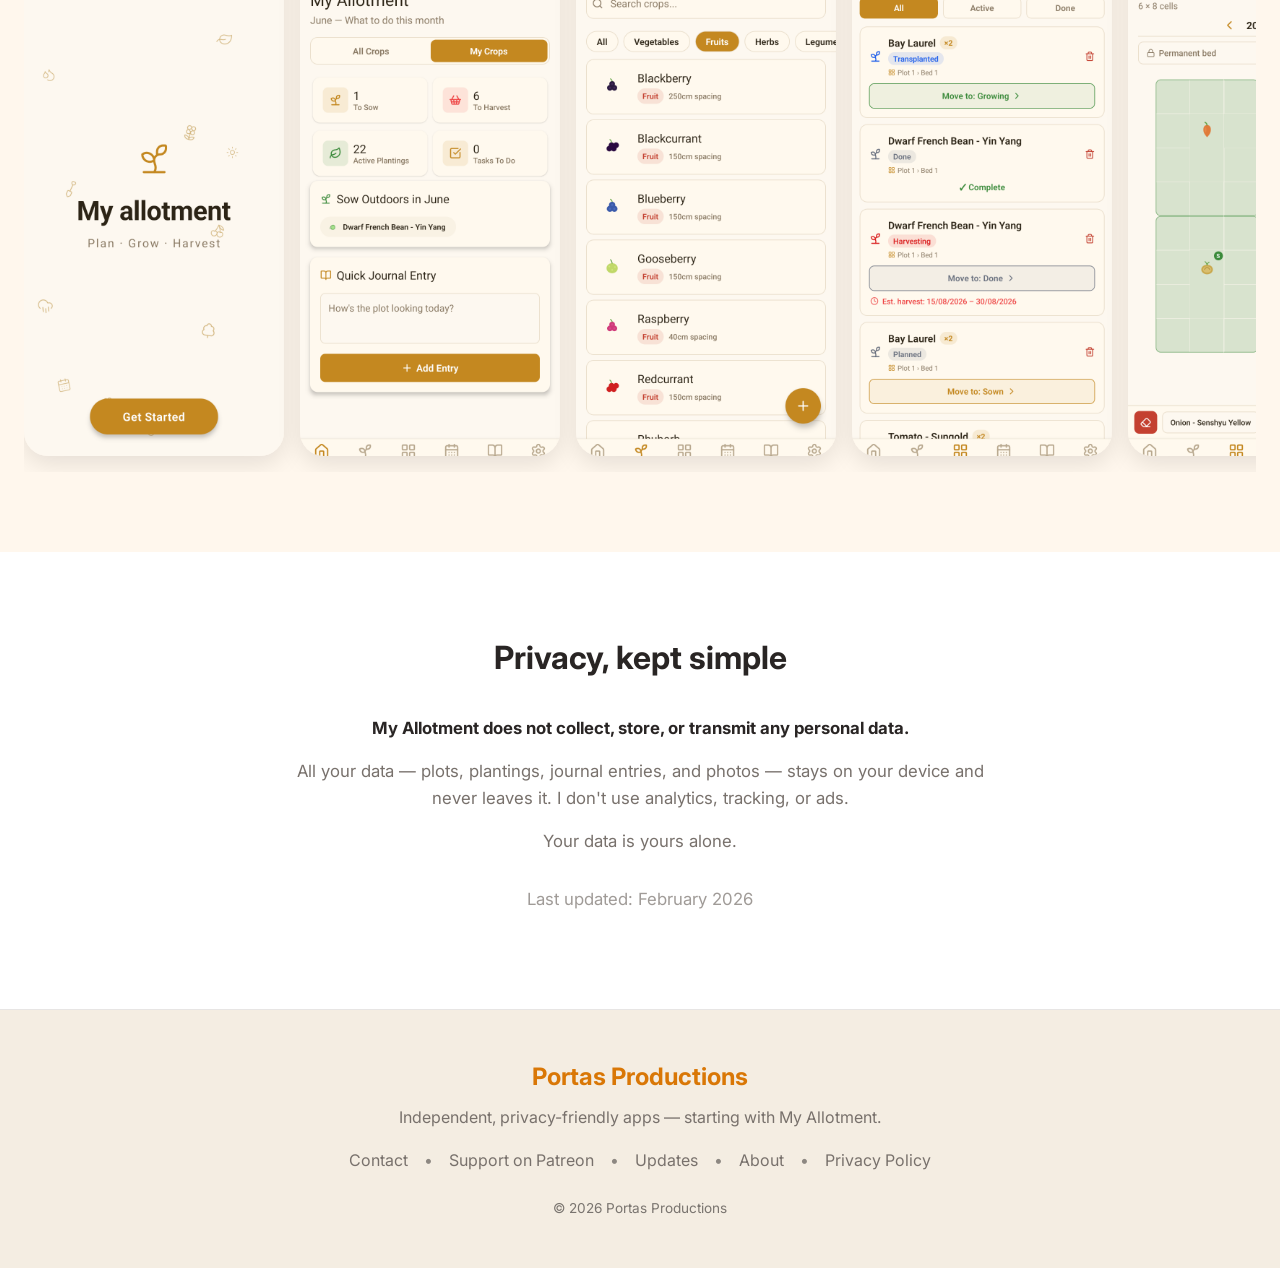
==== commit 23082150: "Refresh website images and shorten upcoming updates section" ====
--- a/index.html
+++ b/index.html
@@ -26,7 +26,7 @@
             <span class="store-subtext">Coming soon</span>
           </span>
         </a>
-        <a href="#" class="store-btn google" aria-label="Get it on Google Play">
+        <a href="https://play.google.com/store/apps/details?id=com.allotmentplanner.app&amp;hl=en-US" class="store-btn google" aria-label="Get it on Google Play" target="_blank" rel="noopener">
           <svg viewBox="0 0 24 24" fill="currentColor"><path d="M3,20.5V3.5C3,2.91 3.34,2.39 3.84,2.15L13.69,12L3.84,21.85C3.34,21.6 3,21.09 3,20.5M16.81,15.12L6.05,21.34L14.54,12.85L16.81,15.12M20.16,10.81C20.5,11.08 20.75,11.5 20.75,12C20.75,12.5 20.53,12.9 20.18,13.18L17.89,14.5L15.39,12L17.89,9.5L20.16,10.81M6.05,2.66L16.81,8.88L14.54,11.15L6.05,2.66Z"/></svg>
           <span>Google Play</span>
         </a>
@@ -93,7 +93,7 @@
     <div class="updates-content">
       <p class="section-kicker">Updates</p>
       <h2>What I'm working on</h2>
-      <p class="updates-intro">Small notes on what’s coming next for My Allotment and future Portas Productions apps.</p>
+      <p class="updates-intro">Small notes on what’s coming next for My Allotment and future Portas Productions apps. Our recent June updates are now live.</p>
 
       <!--
         To add a new update:
@@ -103,7 +103,7 @@
       -->
       <div class="updates-list">
         <article class="update-card">
-          <p class="update-date">February 2026</p>
+          <p class="update-date">September 2026</p>
           <div class="update-icons" aria-hidden="true">
             <img src="images/garden_icons/04_onion.svg" alt="">
             <img src="images/garden_icons/18_brussels_sprout.svg" alt="">
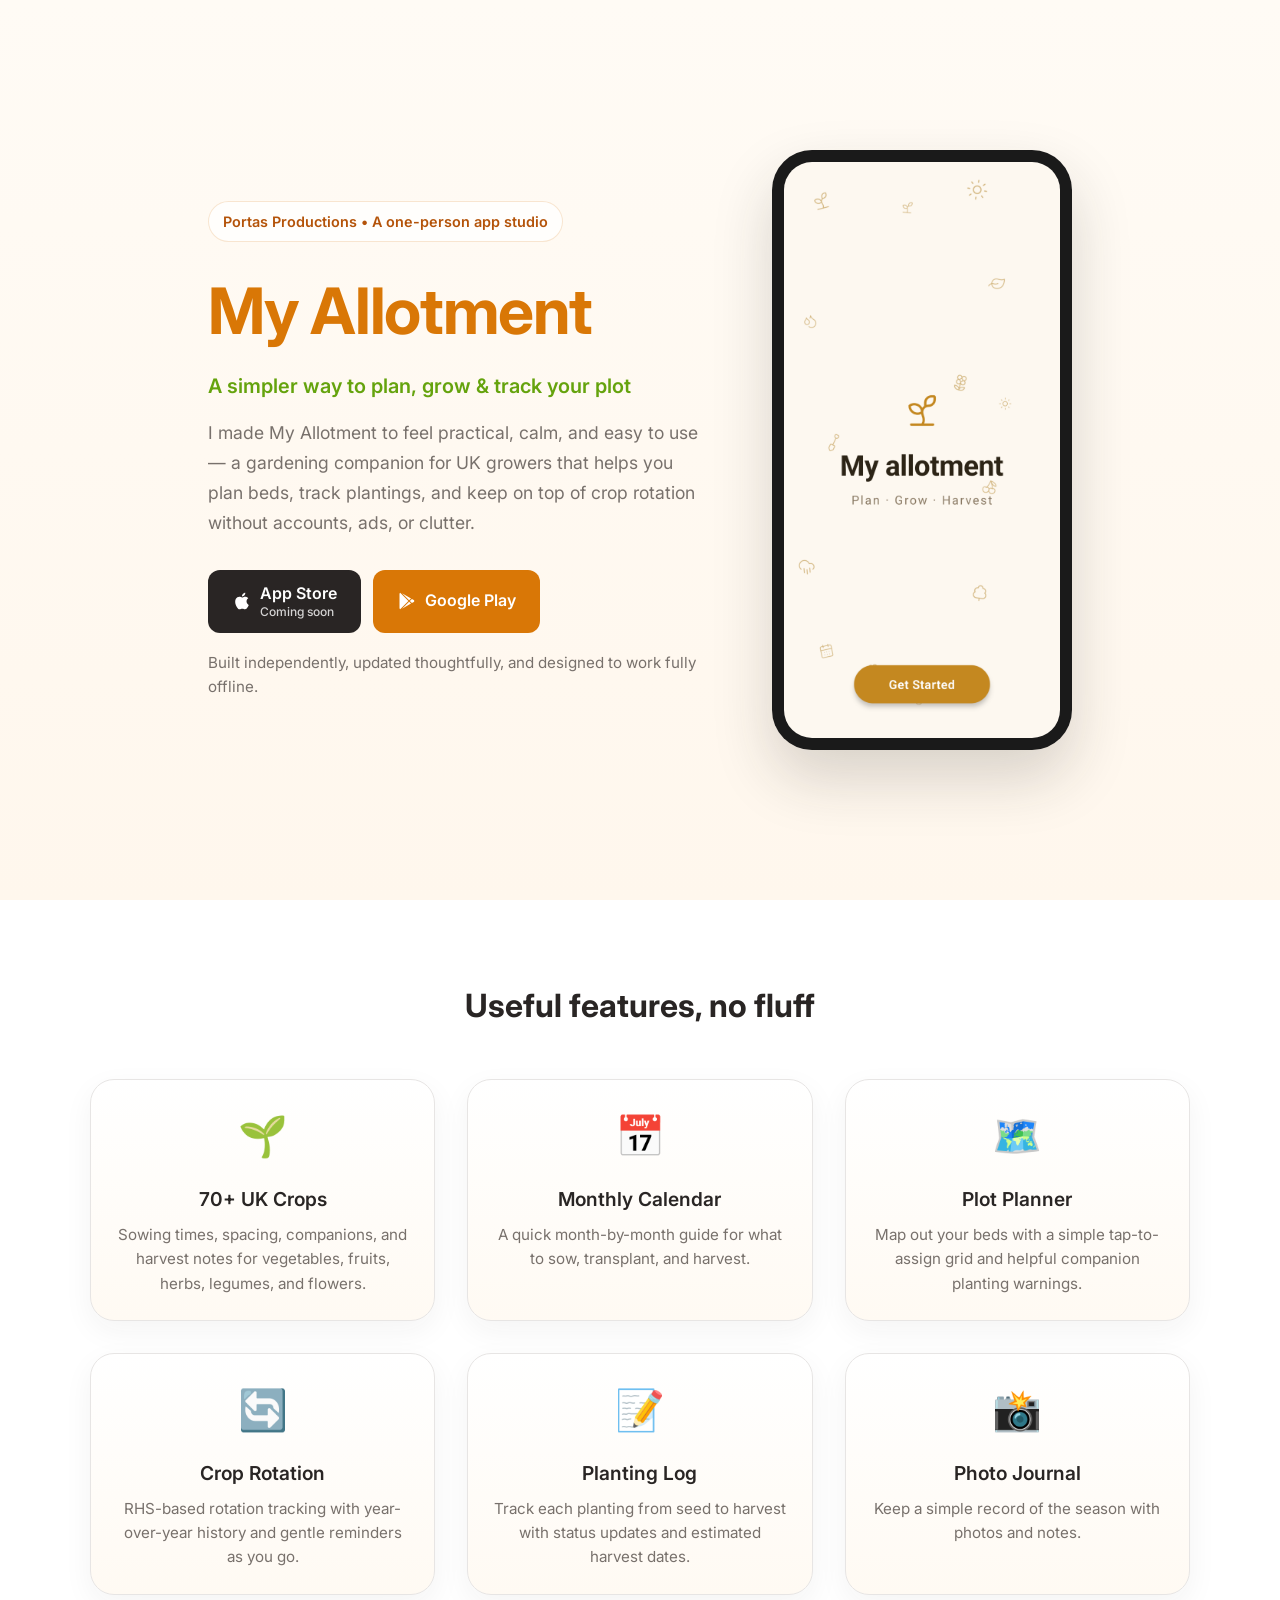
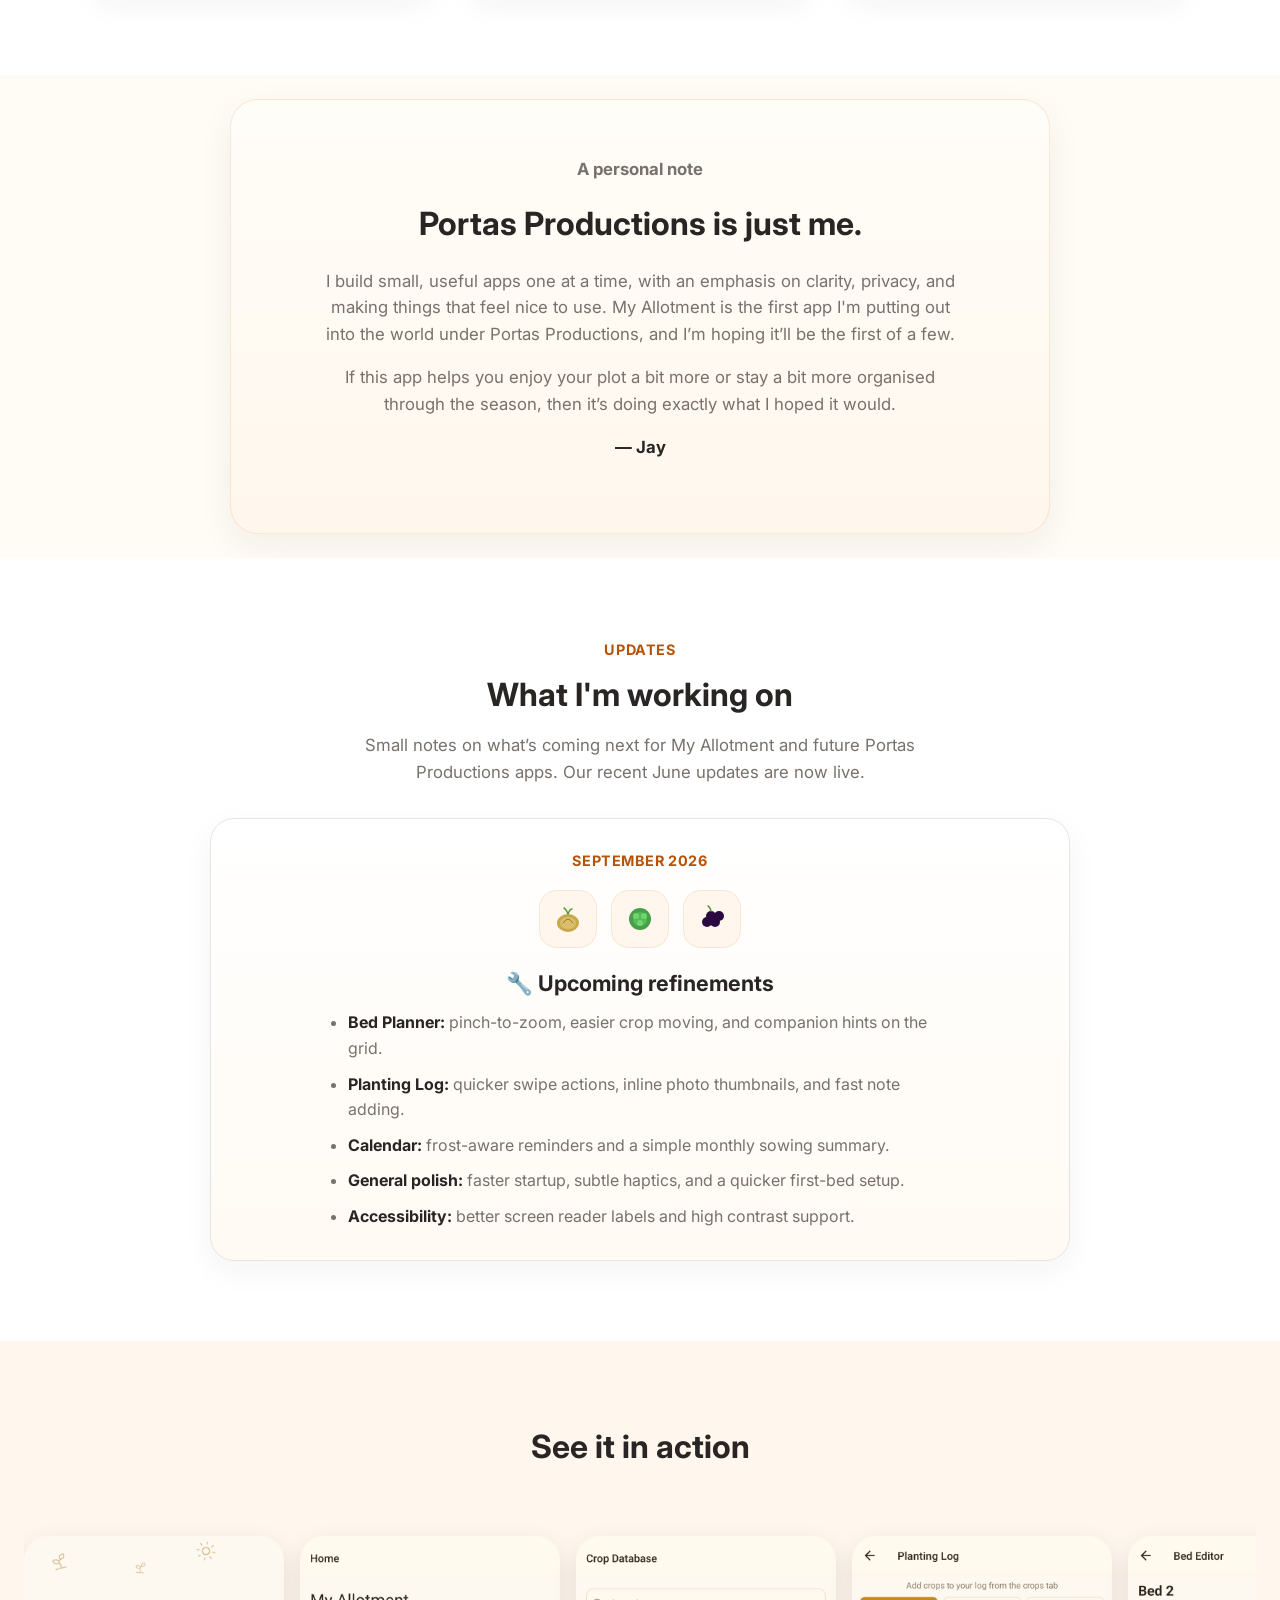
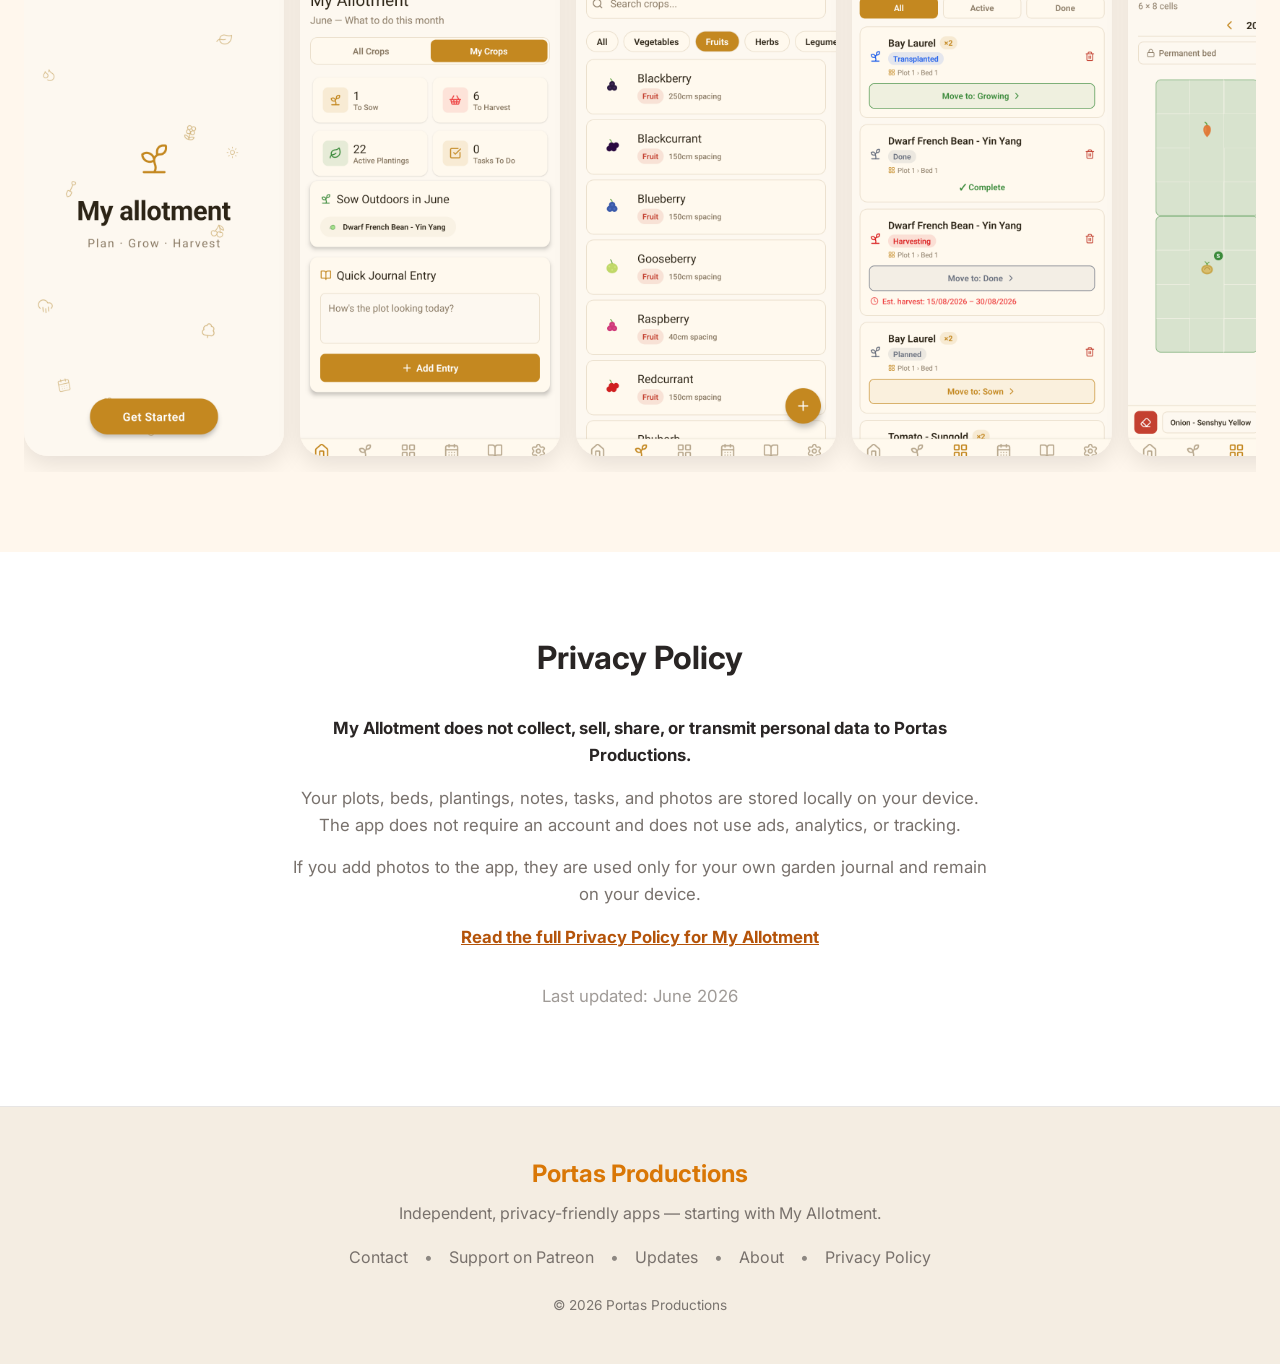
==== commit 9ac9f8a5: "Add clear privacy policy page" ====
--- a/index.html
+++ b/index.html
@@ -137,12 +137,13 @@
 
   <!-- Privacy Section -->
   <section class="privacy" id="privacy">
-    <h2>Privacy, kept simple</h2>
+    <h2>Privacy Policy</h2>
     <div class="privacy-content">
-      <p><strong>My Allotment does not collect, store, or transmit any personal data.</strong></p>
-      <p>All your data — plots, plantings, journal entries, and photos — stays on your device and never leaves it. I don't use analytics, tracking, or ads.</p>
-      <p>Your data is yours alone.</p>
-      <p class="privacy-date">Last updated: February 2026</p>
+      <p><strong>My Allotment does not collect, sell, share, or transmit personal data to Portas Productions.</strong></p>
+      <p>Your plots, beds, plantings, notes, tasks, and photos are stored locally on your device. The app does not require an account and does not use ads, analytics, or tracking.</p>
+      <p>If you add photos to the app, they are used only for your own garden journal and remain on your device.</p>
+      <p><a class="privacy-link" href="privacy.html">Read the full Privacy Policy for My Allotment</a></p>
+      <p class="privacy-date">Last updated: June 2026</p>
     </div>
   </section>
 
@@ -160,7 +161,7 @@
         <span>•</span>
         <a href="#about">About</a>
         <span>•</span>
-        <a href="#privacy">Privacy Policy</a>
+        <a href="privacy.html">Privacy Policy</a>
       </p>
       <p class="footer-copy">© 2026 Portas Productions</p>
     </div>
--- a/styles.css
+++ b/styles.css
@@ -459,12 +459,82 @@
   color: var(--text);
 }
 
+.privacy-link {
+  color: var(--primary-dark);
+  font-weight: 700;
+}
+
 .privacy-date {
   font-size: 0.9rem;
   margin-top: 32px;
   opacity: 0.7;
 }
 
+/* Privacy Policy Page */
+.policy-page {
+  background: var(--bg);
+}
+
+.policy-wrap {
+  max-width: 860px;
+  margin: 0 auto;
+  padding: 40px 24px 72px;
+}
+
+.back-link {
+  color: var(--primary-dark);
+  font-weight: 700;
+  text-decoration: none;
+}
+
+.policy-header {
+  margin: 42px 0 28px;
+  text-align: center;
+}
+
+.policy-header h1 {
+  color: var(--text);
+  font-size: 2.4rem;
+  margin: 8px 0 10px;
+}
+
+.policy-header p:last-child {
+  color: var(--text-secondary);
+}
+
+.policy-card {
+  margin-top: 18px;
+  padding: 28px;
+  border: 1px solid var(--border);
+  border-radius: 22px;
+  background: var(--surface);
+  box-shadow: 0 10px 30px rgba(41, 37, 36, 0.05);
+}
+
+.policy-card h2 {
+  margin-bottom: 10px;
+  color: var(--text);
+  font-size: 1.25rem;
+}
+
+.policy-card p,
+.policy-card li {
+  color: var(--text-secondary);
+}
+
+.policy-card p + p {
+  margin-top: 12px;
+}
+
+.policy-card ul {
+  margin: 10px 0 0 1.2rem;
+}
+
+.policy-card a {
+  color: var(--primary-dark);
+  font-weight: 700;
+}
+
 /* Footer */
 footer {
   background: #f4ede2;
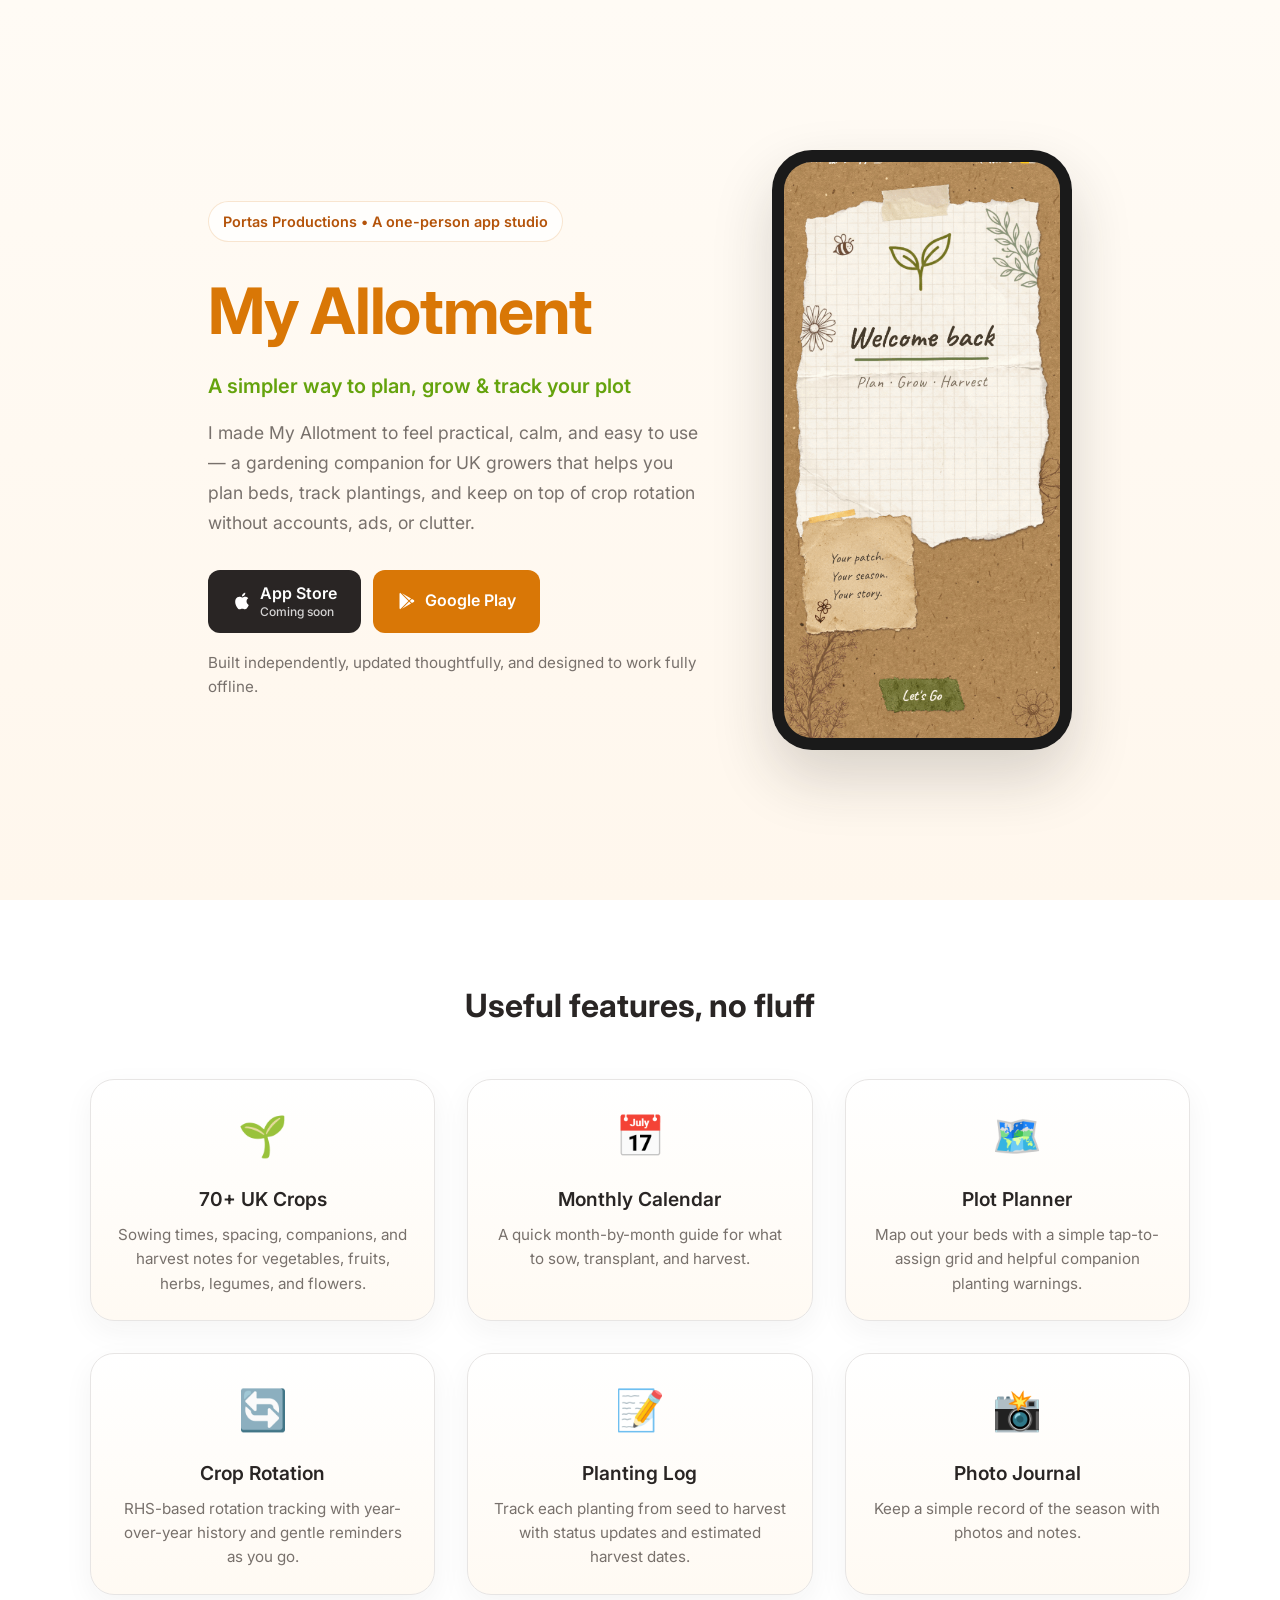
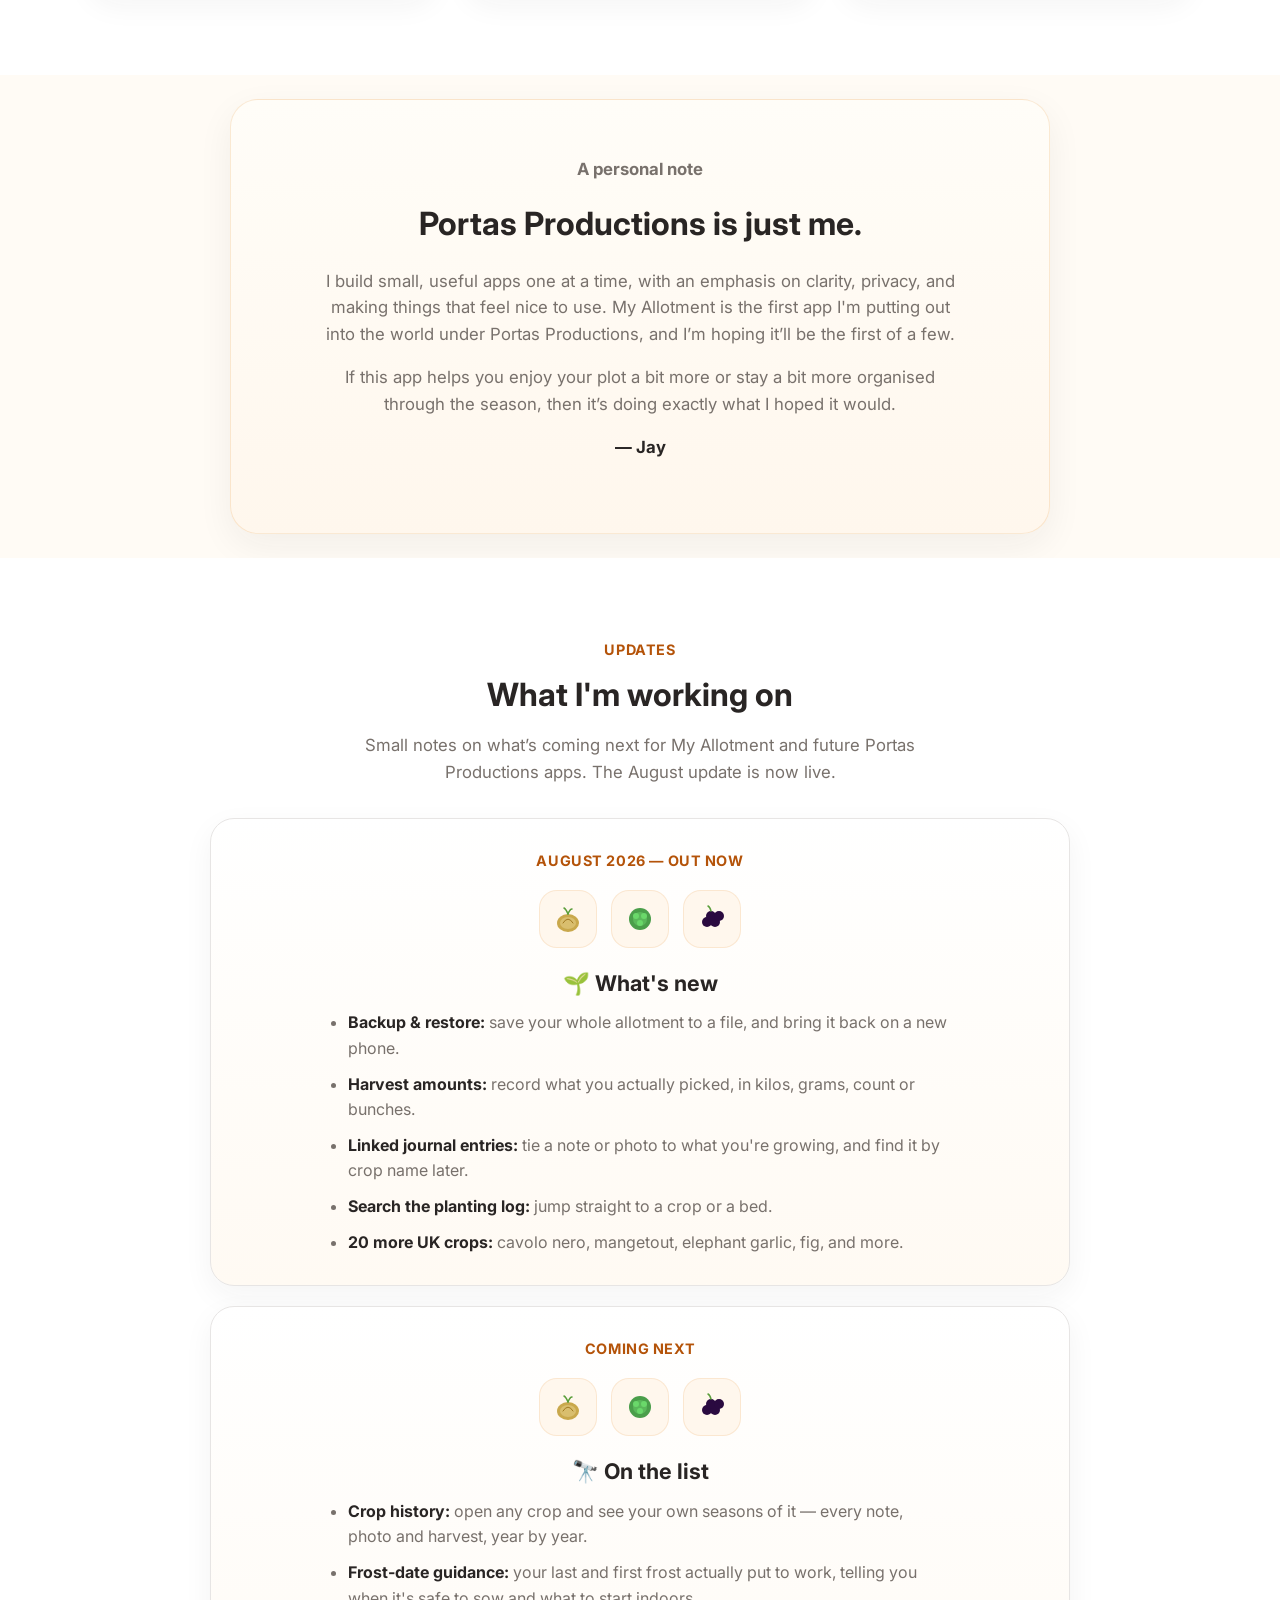
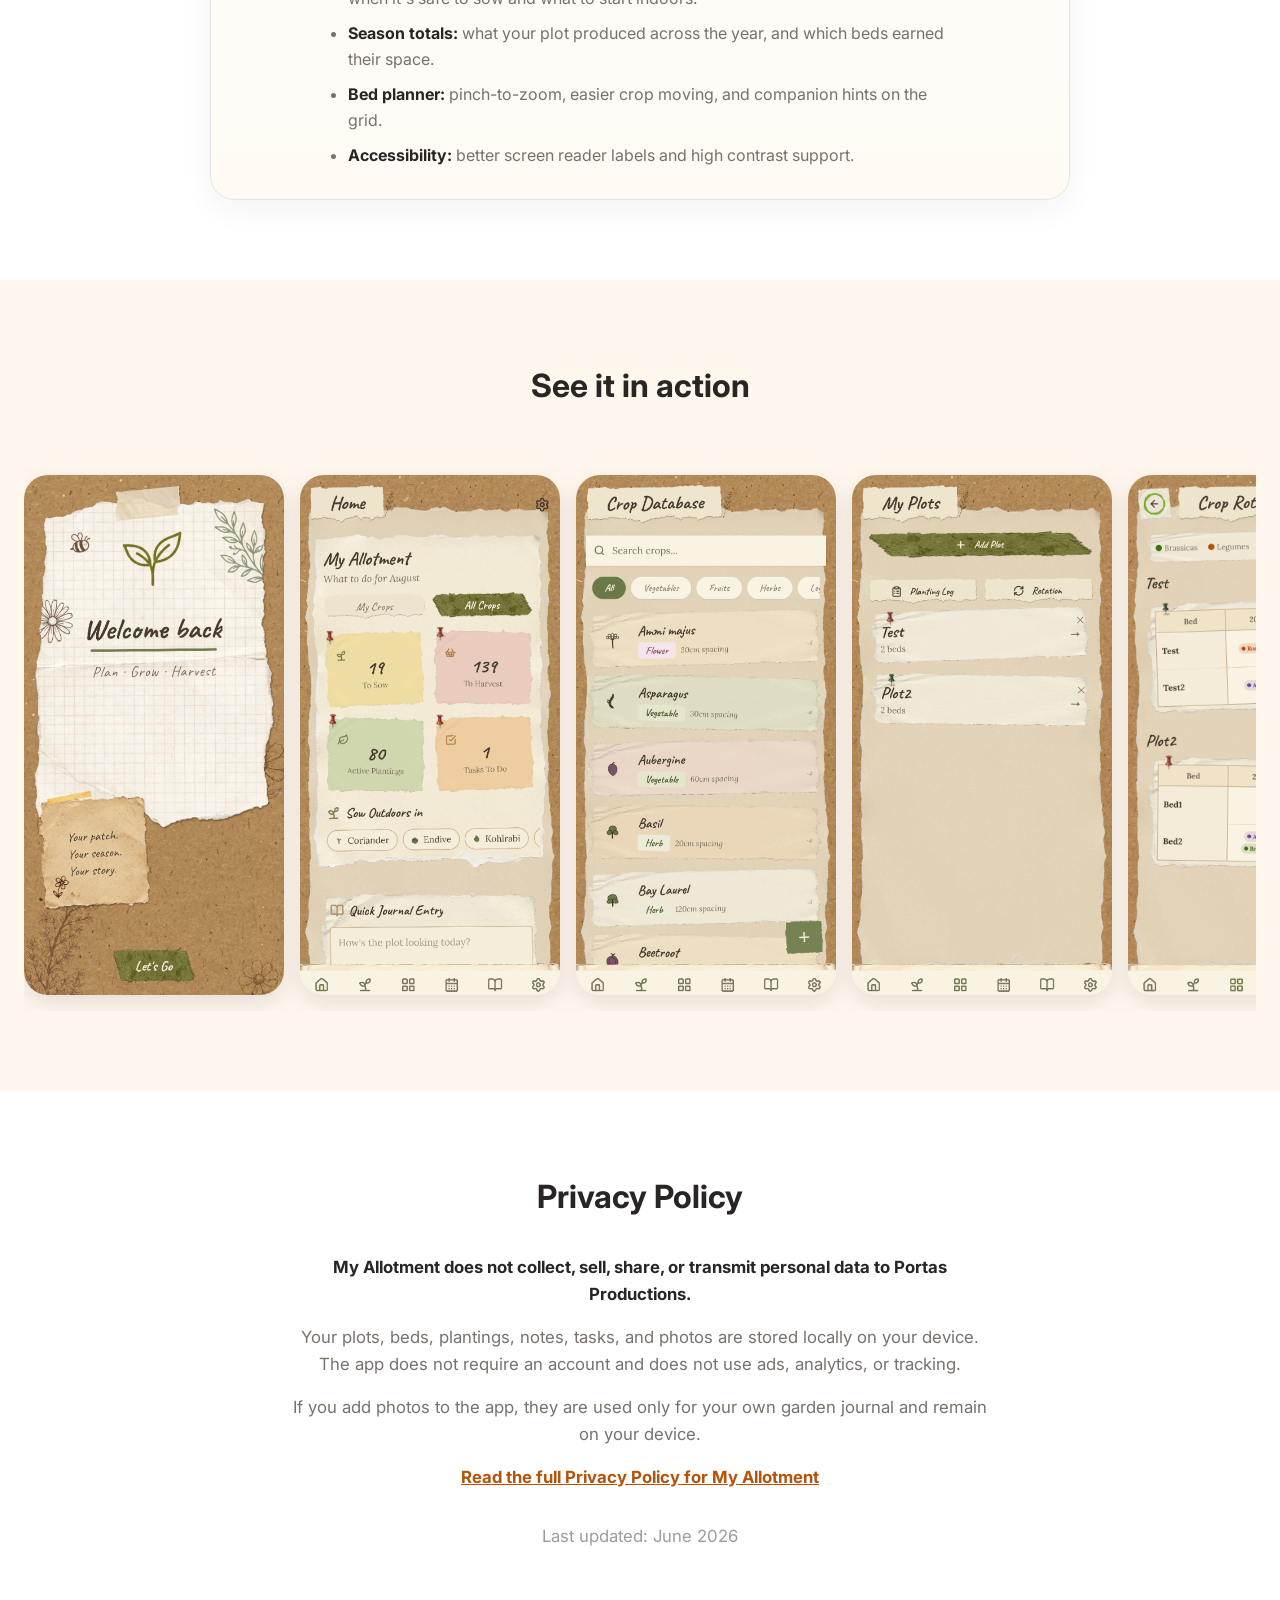
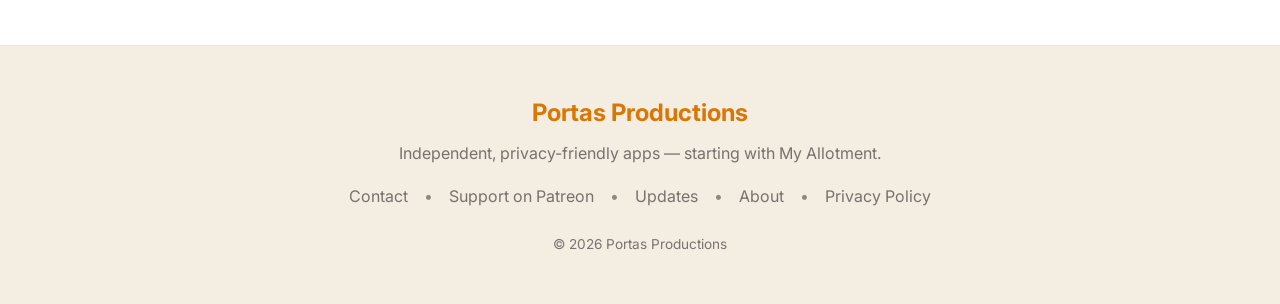
==== commit 50264975: "Refresh screenshots and write up the August update Seven new screenshots replacing the old six, quan" ====
--- a/index.html
+++ b/index.html
@@ -35,7 +35,7 @@
     </div>
     <div class="hero-phone">
       <div class="phone-frame">
-        <img src="images/Sample_Image_1.png" alt="My Allotment app screenshot" class="screenshot" id="hero-screenshot">
+        <img src="images/Sample_Image_1.png" alt="My Allotment: the welcome screen on torn graph paper" class="screenshot" id="hero-screenshot">
       </div>
     </div>
   </section>
@@ -93,7 +93,7 @@
     <div class="updates-content">
       <p class="section-kicker">Updates</p>
       <h2>What I'm working on</h2>
-      <p class="updates-intro">Small notes on what’s coming next for My Allotment and future Portas Productions apps. Our recent June updates are now live.</p>
+      <p class="updates-intro">Small notes on what’s coming next for My Allotment and future Portas Productions apps. The August update is now live.</p>
 
       <!--
         To add a new update:
@@ -103,18 +103,35 @@
       -->
       <div class="updates-list">
         <article class="update-card">
-          <p class="update-date">September 2026</p>
+          <p class="update-date">August 2026 — out now</p>
           <div class="update-icons" aria-hidden="true">
             <img src="images/garden_icons/04_onion.svg" alt="">
             <img src="images/garden_icons/18_brussels_sprout.svg" alt="">
             <img src="images/garden_icons/49_blackcurrant.svg" alt="">
           </div>
-          <h3>🔧 Upcoming refinements</h3>
+          <h3>🌱 What's new</h3>
           <ul class="update-summary">
-            <li><strong>Bed Planner:</strong> pinch-to-zoom, easier crop moving, and companion hints on the grid.</li>
-            <li><strong>Planting Log:</strong> quicker swipe actions, inline photo thumbnails, and fast note adding.</li>
-            <li><strong>Calendar:</strong> frost-aware reminders and a simple monthly sowing summary.</li>
-            <li><strong>General polish:</strong> faster startup, subtle haptics, and a quicker first-bed setup.</li>
+            <li><strong>Backup &amp; restore:</strong> save your whole allotment to a file, and bring it back on a new phone.</li>
+            <li><strong>Harvest amounts:</strong> record what you actually picked, in kilos, grams, count or bunches.</li>
+            <li><strong>Linked journal entries:</strong> tie a note or photo to what you're growing, and find it by crop name later.</li>
+            <li><strong>Search the planting log:</strong> jump straight to a crop or a bed.</li>
+            <li><strong>20 more UK crops:</strong> cavolo nero, mangetout, elephant garlic, fig, and more.</li>
+          </ul>
+        </article>
+
+        <article class="update-card">
+          <p class="update-date">Coming next</p>
+          <div class="update-icons" aria-hidden="true">
+            <img src="images/garden_icons/04_onion.svg" alt="">
+            <img src="images/garden_icons/18_brussels_sprout.svg" alt="">
+            <img src="images/garden_icons/49_blackcurrant.svg" alt="">
+          </div>
+          <h3>🔭 On the list</h3>
+          <ul class="update-summary">
+            <li><strong>Crop history:</strong> open any crop and see your own seasons of it — every note, photo and harvest, year by year.</li>
+            <li><strong>Frost-date guidance:</strong> your last and first frost actually put to work, telling you when it's safe to sow and what to start indoors.</li>
+            <li><strong>Season totals:</strong> what your plot produced across the year, and which beds earned their space.</li>
+            <li><strong>Bed planner:</strong> pinch-to-zoom, easier crop moving, and companion hints on the grid.</li>
             <li><strong>Accessibility:</strong> better screen reader labels and high contrast support.</li>
           </ul>
         </article>
@@ -126,12 +143,13 @@
   <section class="screenshots" id="screenshots">
     <h2>See it in action</h2>
     <div class="screenshot-gallery">
-      <img src="images/Sample_Image_1.png" alt="Screenshot 1" class="gallery-img">
-      <img src="images/Sample_Image_2.png" alt="Screenshot 2" class="gallery-img">
-      <img src="images/Sample_Image_3.png" alt="Screenshot 3" class="gallery-img">
-      <img src="images/Sample_Image_4.png" alt="Screenshot 4" class="gallery-img">
-      <img src="images/Sample_Image_5.png" alt="Screenshot 5" class="gallery-img">
-      <img src="images/Sample_Image_6.png" alt="Screenshot 6" class="gallery-img">
+      <img src="images/Sample_Image_1.png" alt="The welcome screen: Plan, Grow, Harvest on torn graph paper" class="gallery-img">
+      <img src="images/Sample_Image_2.png" alt="Home screen showing crops to sow, harvest and tasks due" class="gallery-img">
+      <img src="images/Sample_Image_3.png" alt="The crop database, searchable and filterable by type" class="gallery-img">
+      <img src="images/Sample_Image_4.png" alt="The bed editor, assigning crops to a six by four grid" class="gallery-img">
+      <img src="images/Sample_Image_5.png" alt="Crop rotation planner showing each bed year by year" class="gallery-img">
+      <img src="images/Sample_Image_6.png" alt="Monthly calendar with upcoming sowing and harvest dates" class="gallery-img">
+      <img src="images/Sample_Image_7.png" alt="The photo journal for recording the season" class="gallery-img">
     </div>
   </section>
 
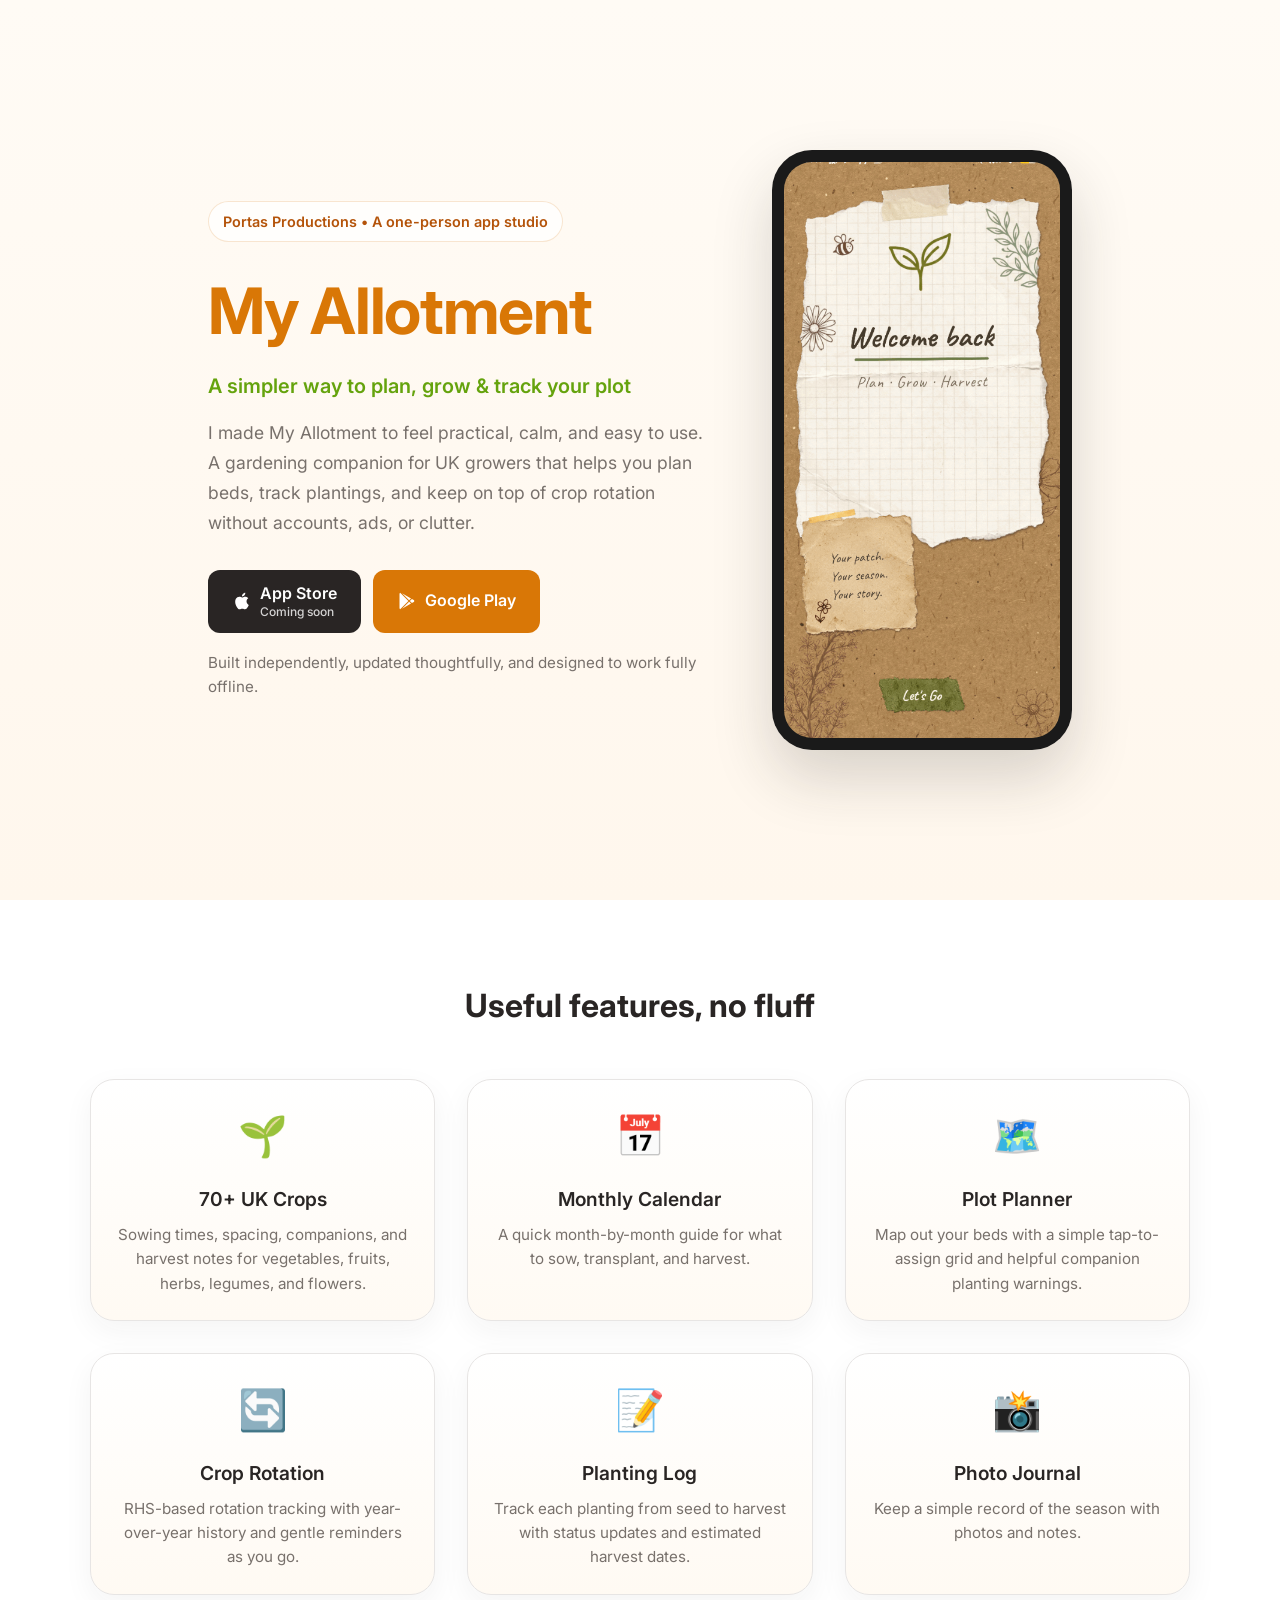
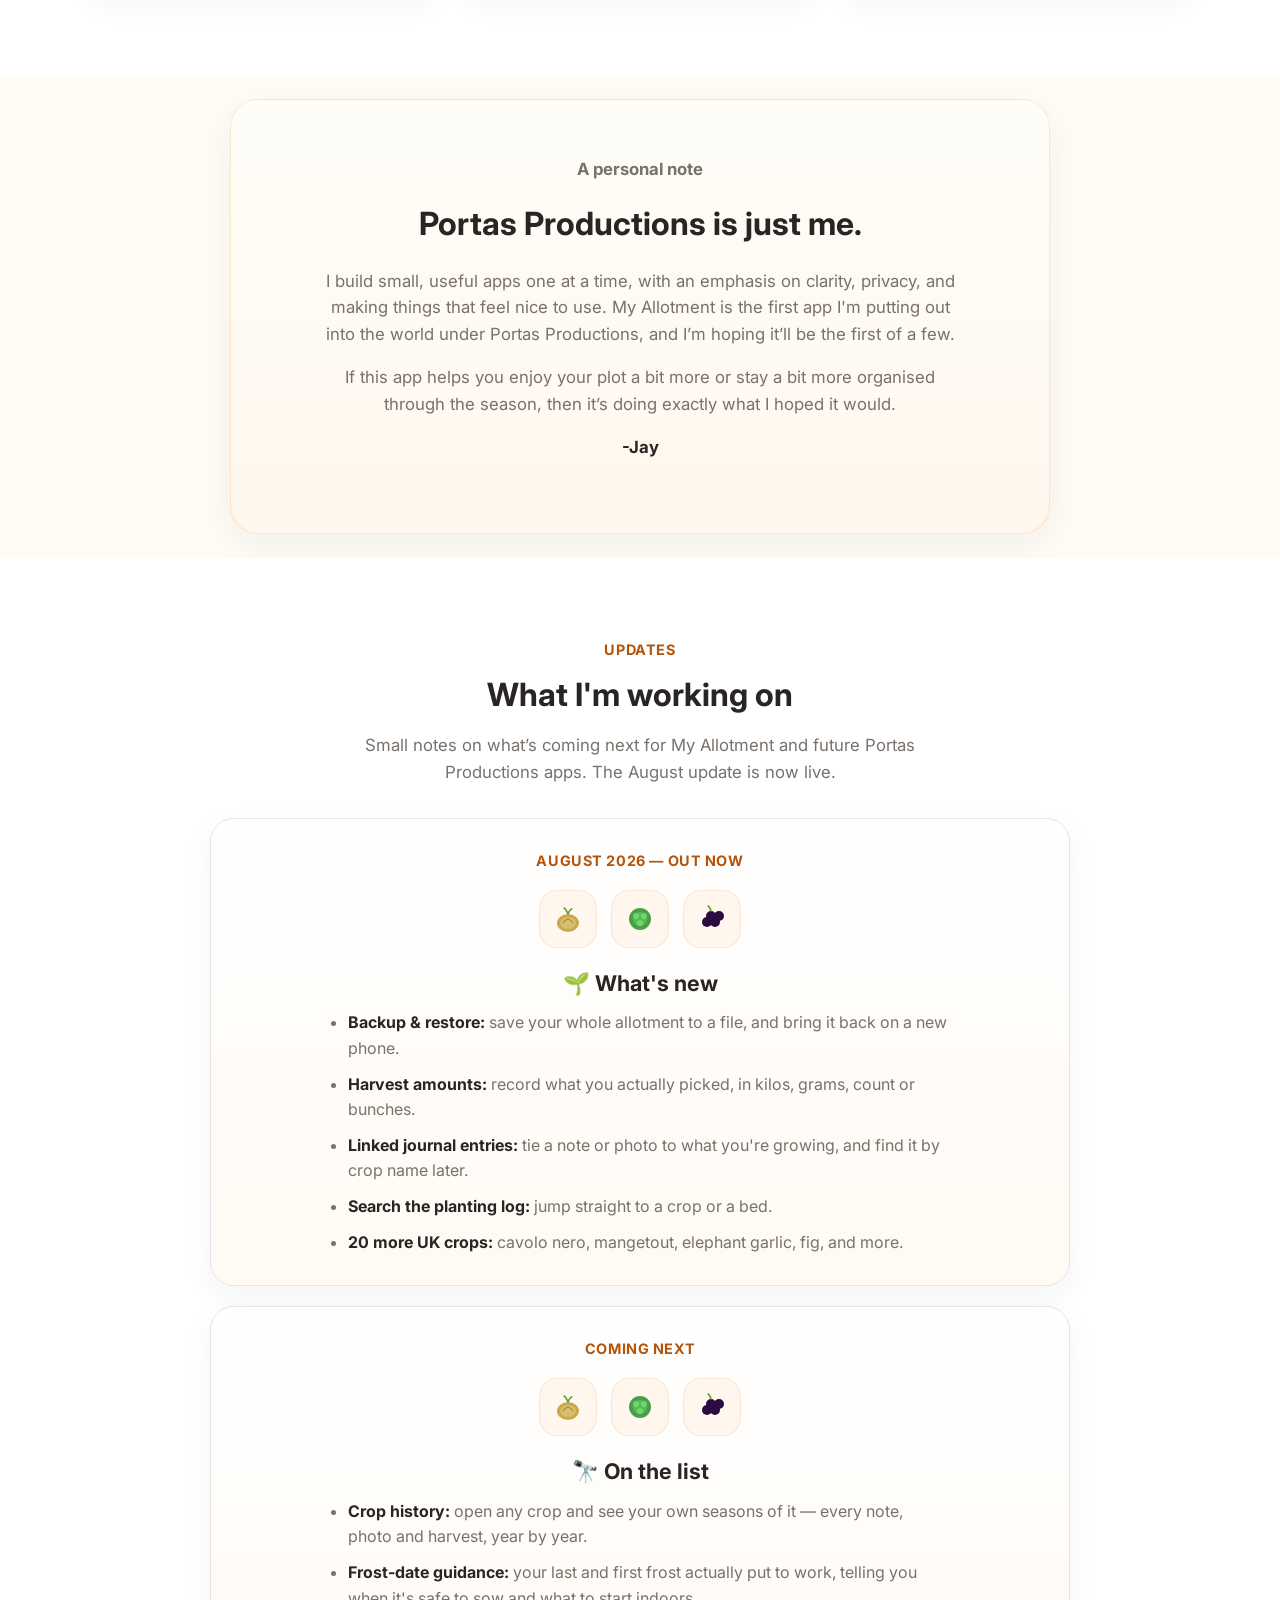
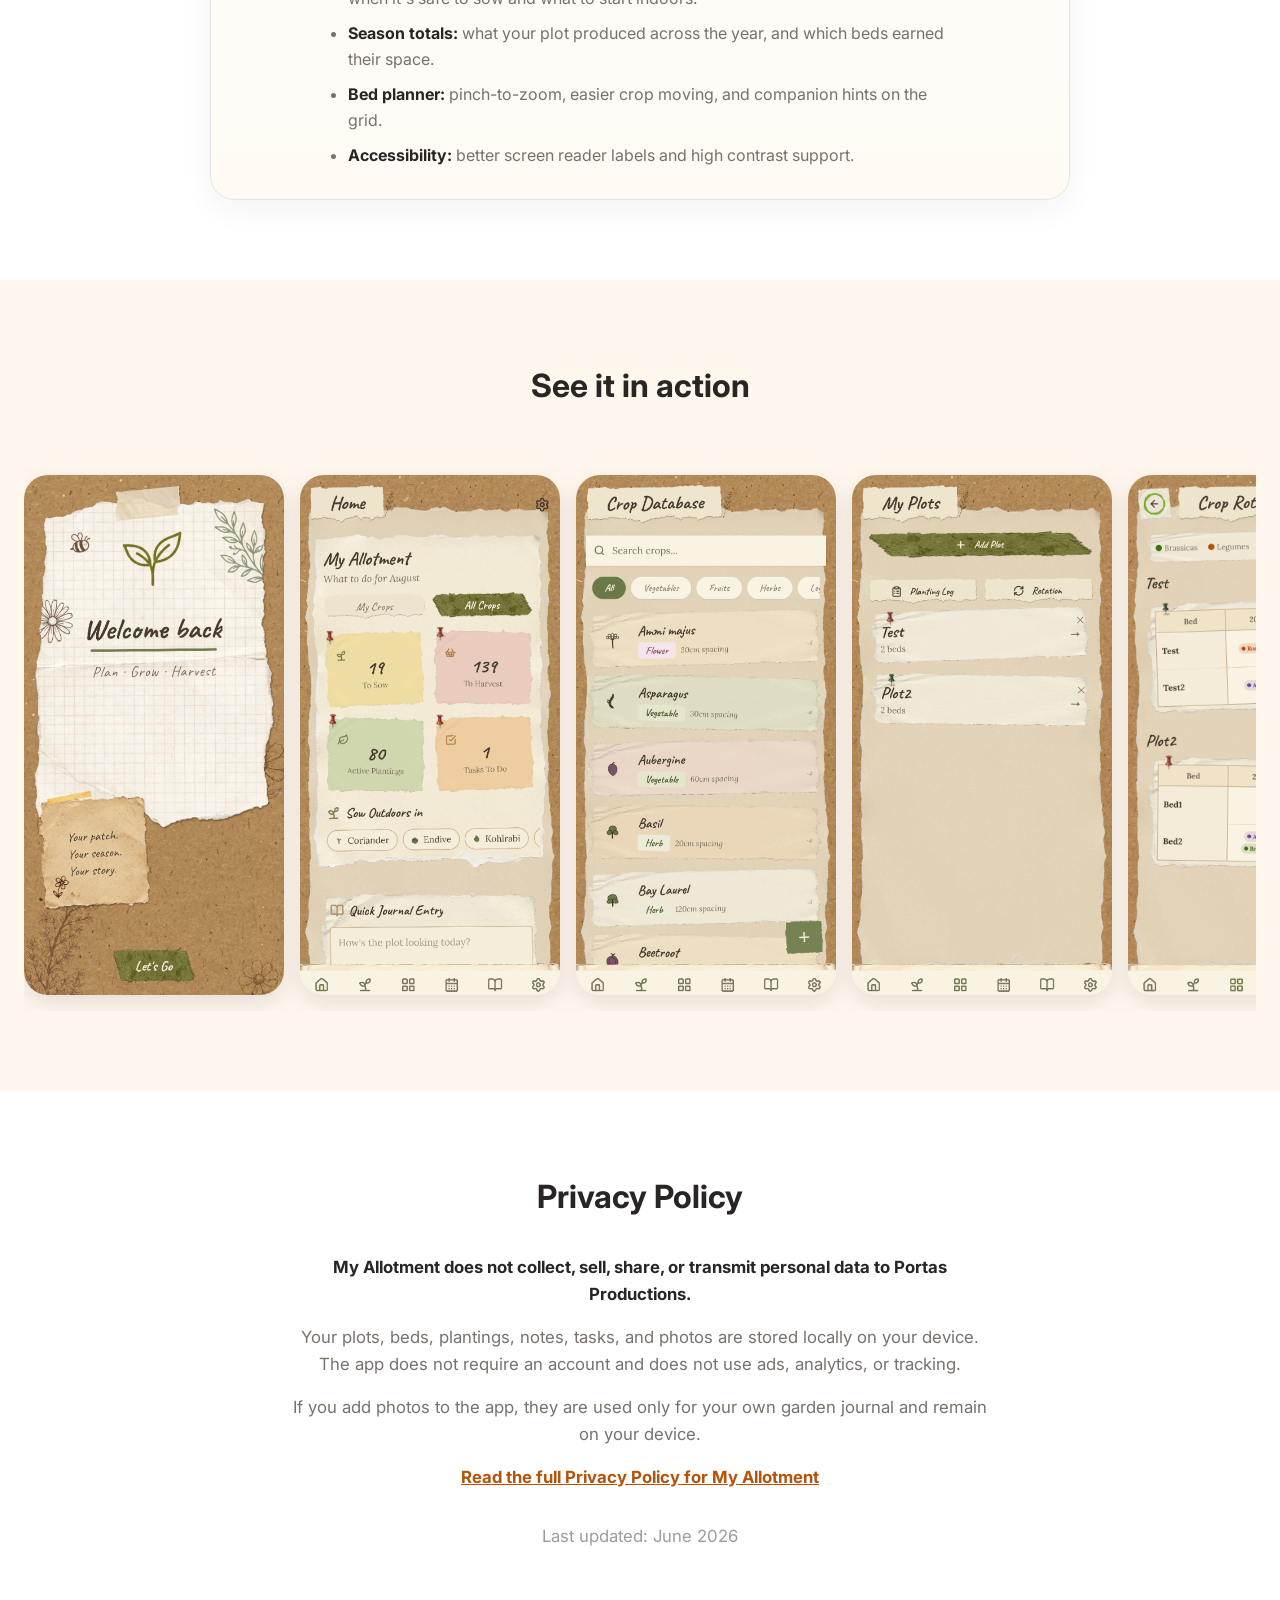
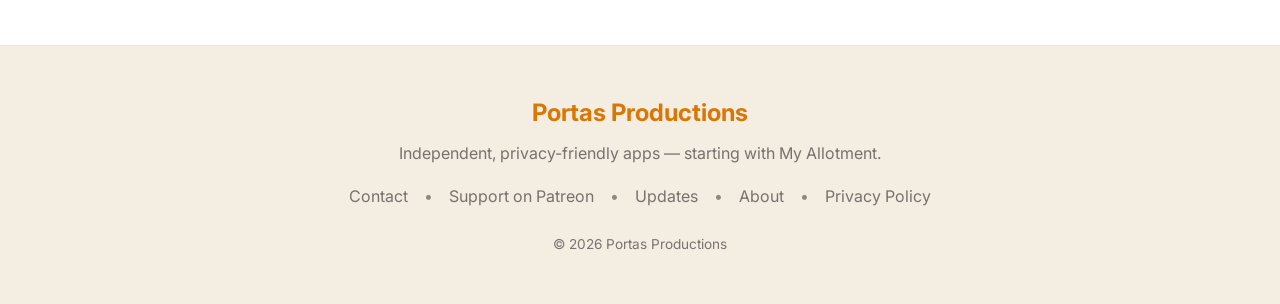
==== commit f65956b9: "Typo changes" ====
--- a/index.html
+++ b/index.html
@@ -17,7 +17,7 @@
       <p class="eyebrow">Portas Productions • A one-person app studio</p>
       <h1>My Allotment</h1>
       <p class="tagline">A simpler way to plan, grow & track your plot</p>
-      <p class="subtitle">I made My Allotment to feel practical, calm, and easy to use — a gardening companion for UK growers that helps you plan beds, track plantings, and keep on top of crop rotation without accounts, ads, or clutter.</p>
+      <p class="subtitle">I made My Allotment to feel practical, calm, and easy to use. A gardening companion for UK growers that helps you plan beds, track plantings, and keep on top of crop rotation without accounts, ads, or clutter.</p>
       <div class="store-buttons">
         <a href="#" class="store-btn apple" aria-label="Download on the App Store">
           <svg viewBox="0 0 24 24" fill="currentColor"><path d="M18.71 19.5c-.83 1.24-1.71 2.45-3.05 2.47-1.34.03-1.77-.79-3.29-.79-1.53 0-2 .77-3.27.82-1.31.05-2.3-1.32-3.14-2.53C4.25 17 2.94 12.45 4.7 9.39c.87-1.52 2.43-2.48 4.12-2.51 1.28-.02 2.5.87 3.29.87.78 0 2.26-1.07 3.81-.91.65.03 2.47.26 3.64 1.98-.09.06-2.17 1.28-2.15 3.81.03 3.02 2.65 4.03 2.68 4.04-.03.07-.42 1.44-1.38 2.83M13 3.5c.73-.83 1.94-1.46 2.94-1.5.13 1.17-.34 2.35-1.04 3.19-.69.85-1.83 1.51-2.95 1.42-.15-1.15.41-2.35 1.05-3.11z"/></svg>
@@ -84,7 +84,7 @@
       <h2>Portas Productions is just me.</h2>
       <p>I build small, useful apps one at a time, with an emphasis on clarity, privacy, and making things that feel nice to use. My Allotment is the first app I'm putting out into the world under Portas Productions, and I’m hoping it’ll be the first of a few.</p>
       <p>If this app helps you enjoy your plot a bit more or stay a bit more organised through the season, then it’s doing exactly what I hoped it would.</p>
-      <p class="maker-signoff">— Jay</p>
+      <p class="maker-signoff">-Jay</p>
     </div>
   </section>
 
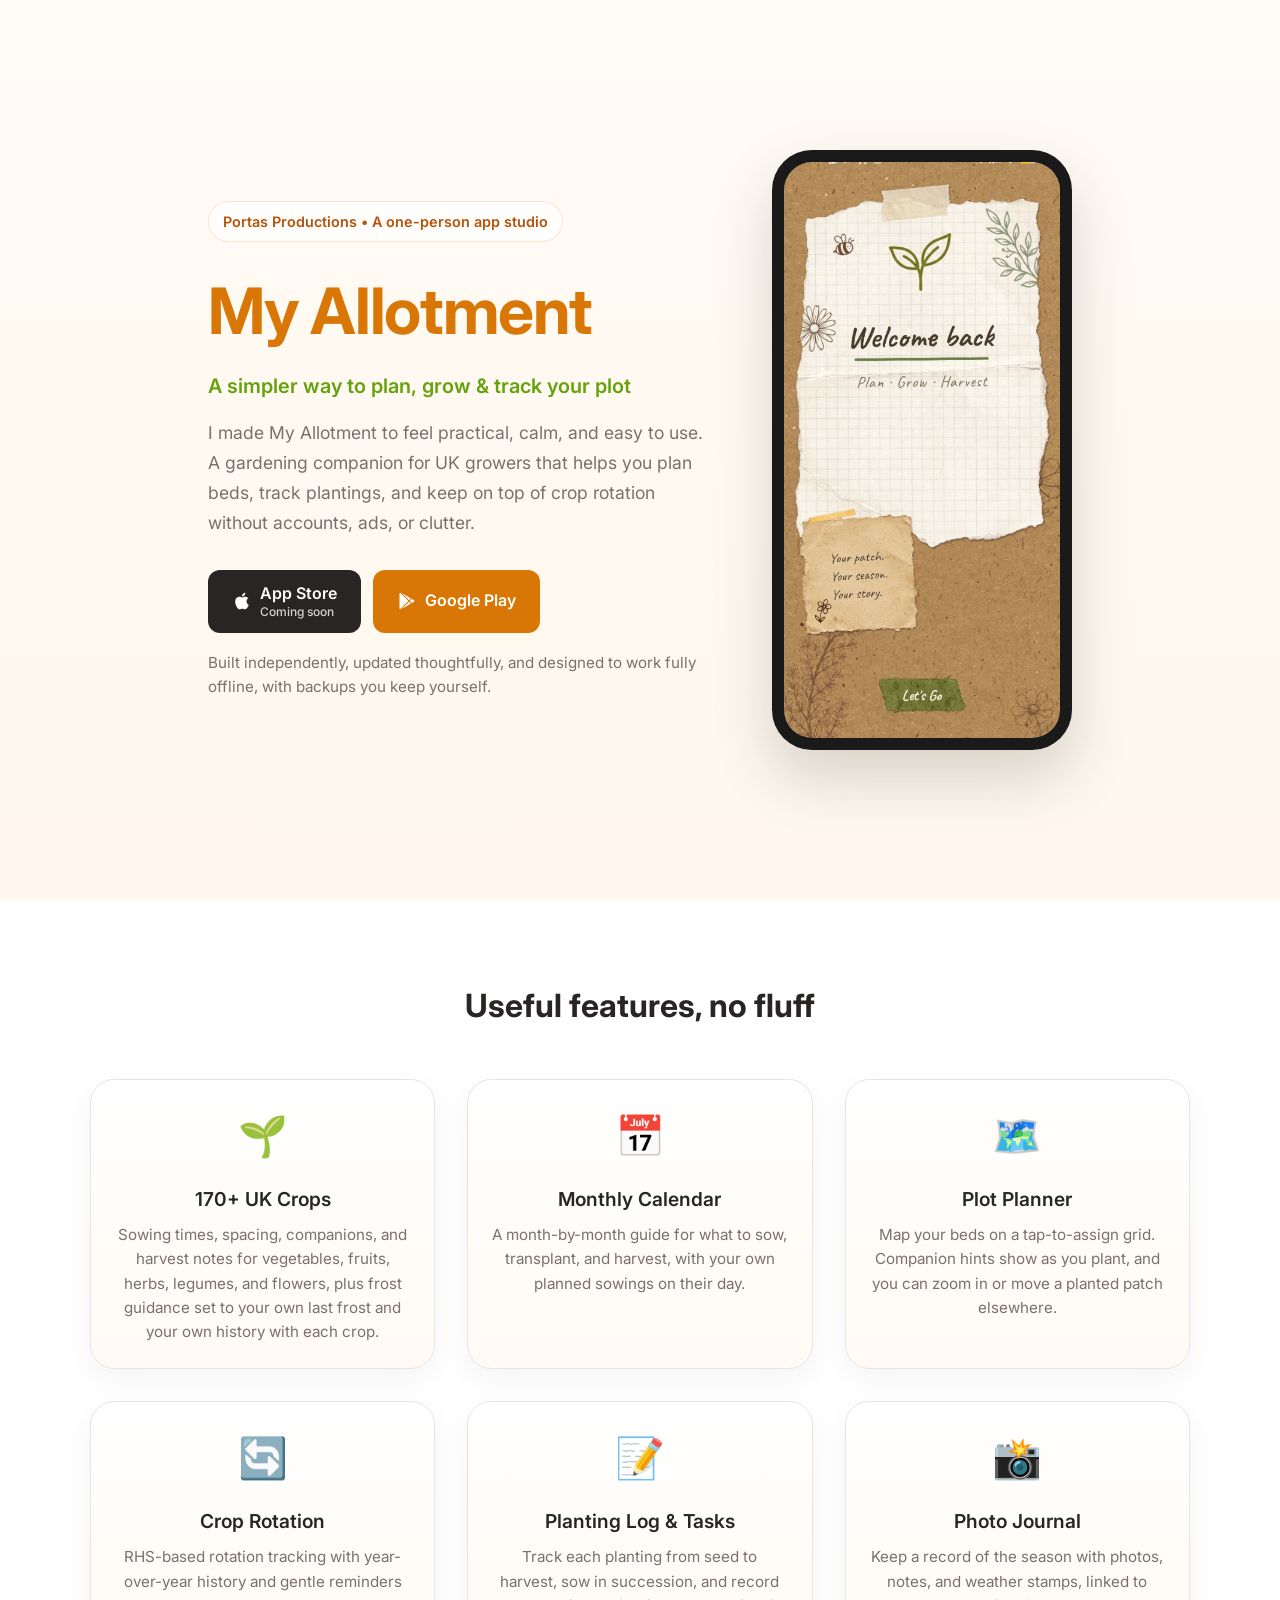
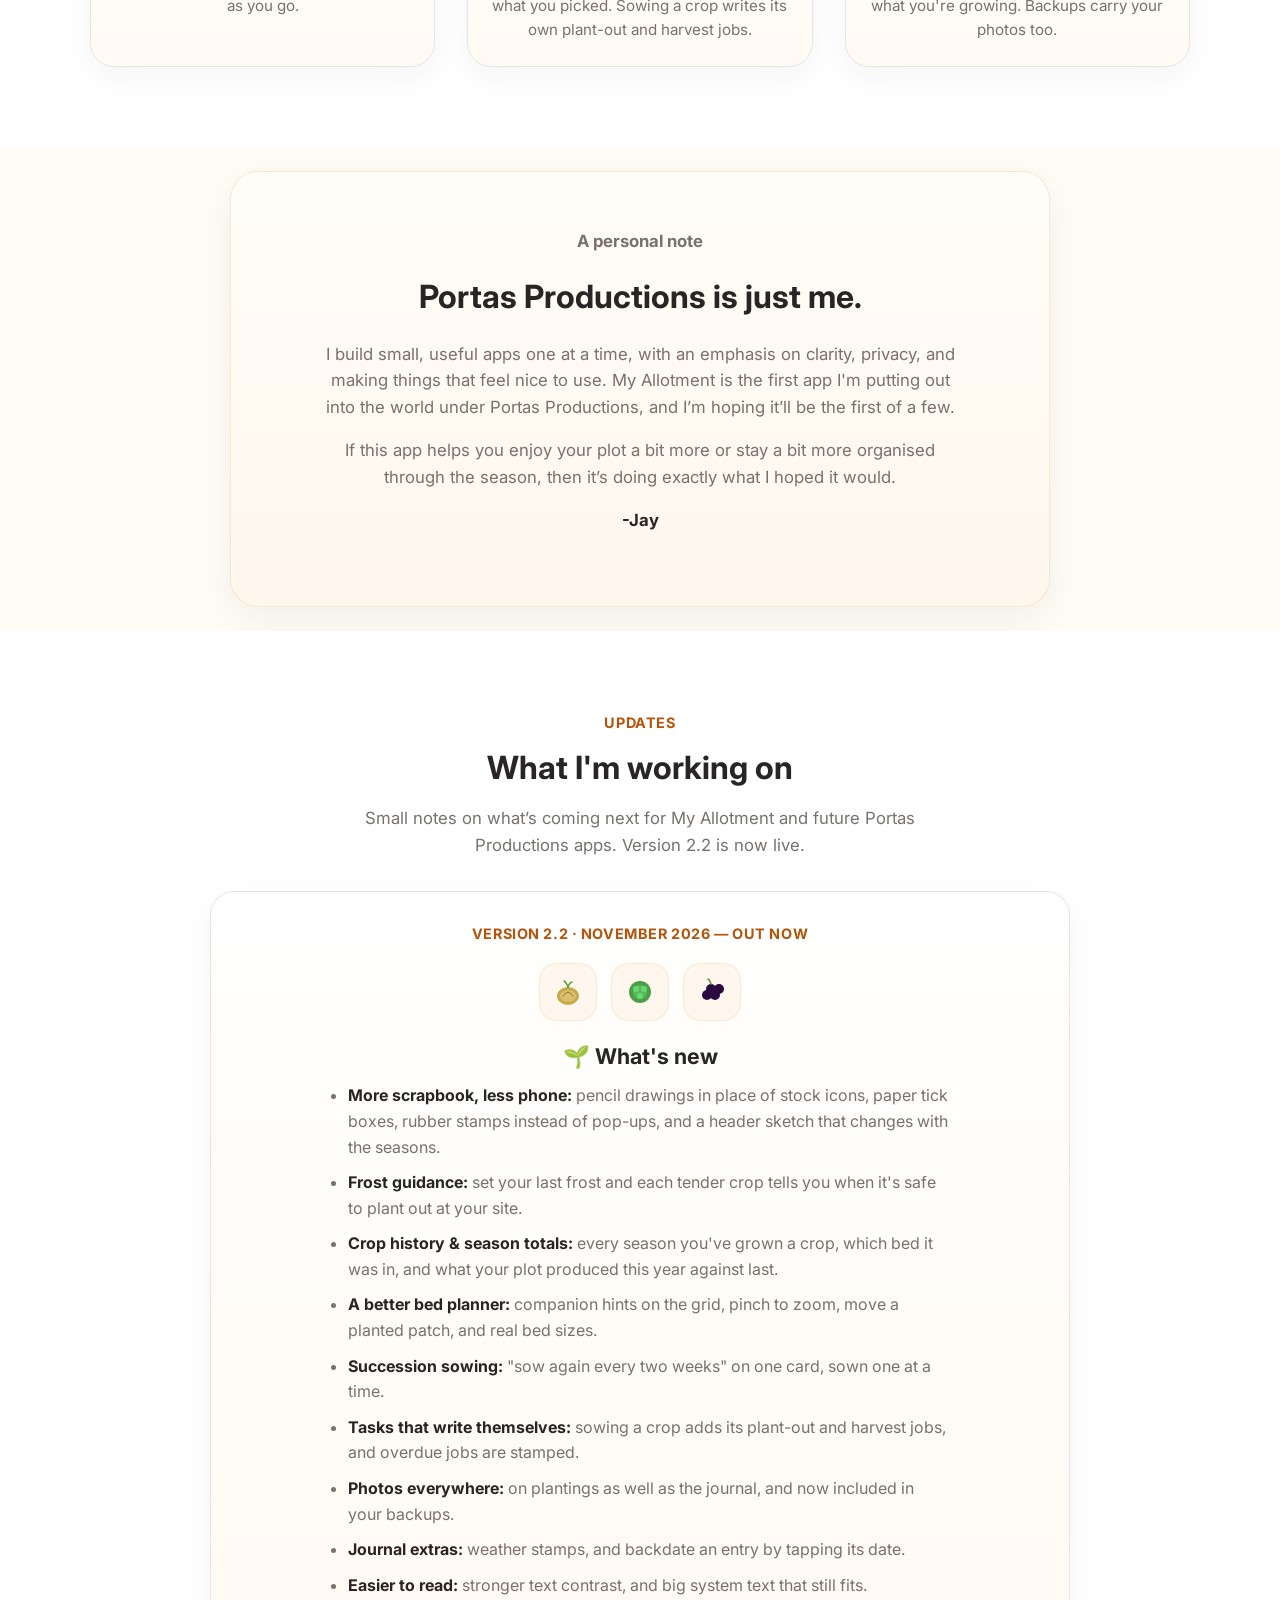
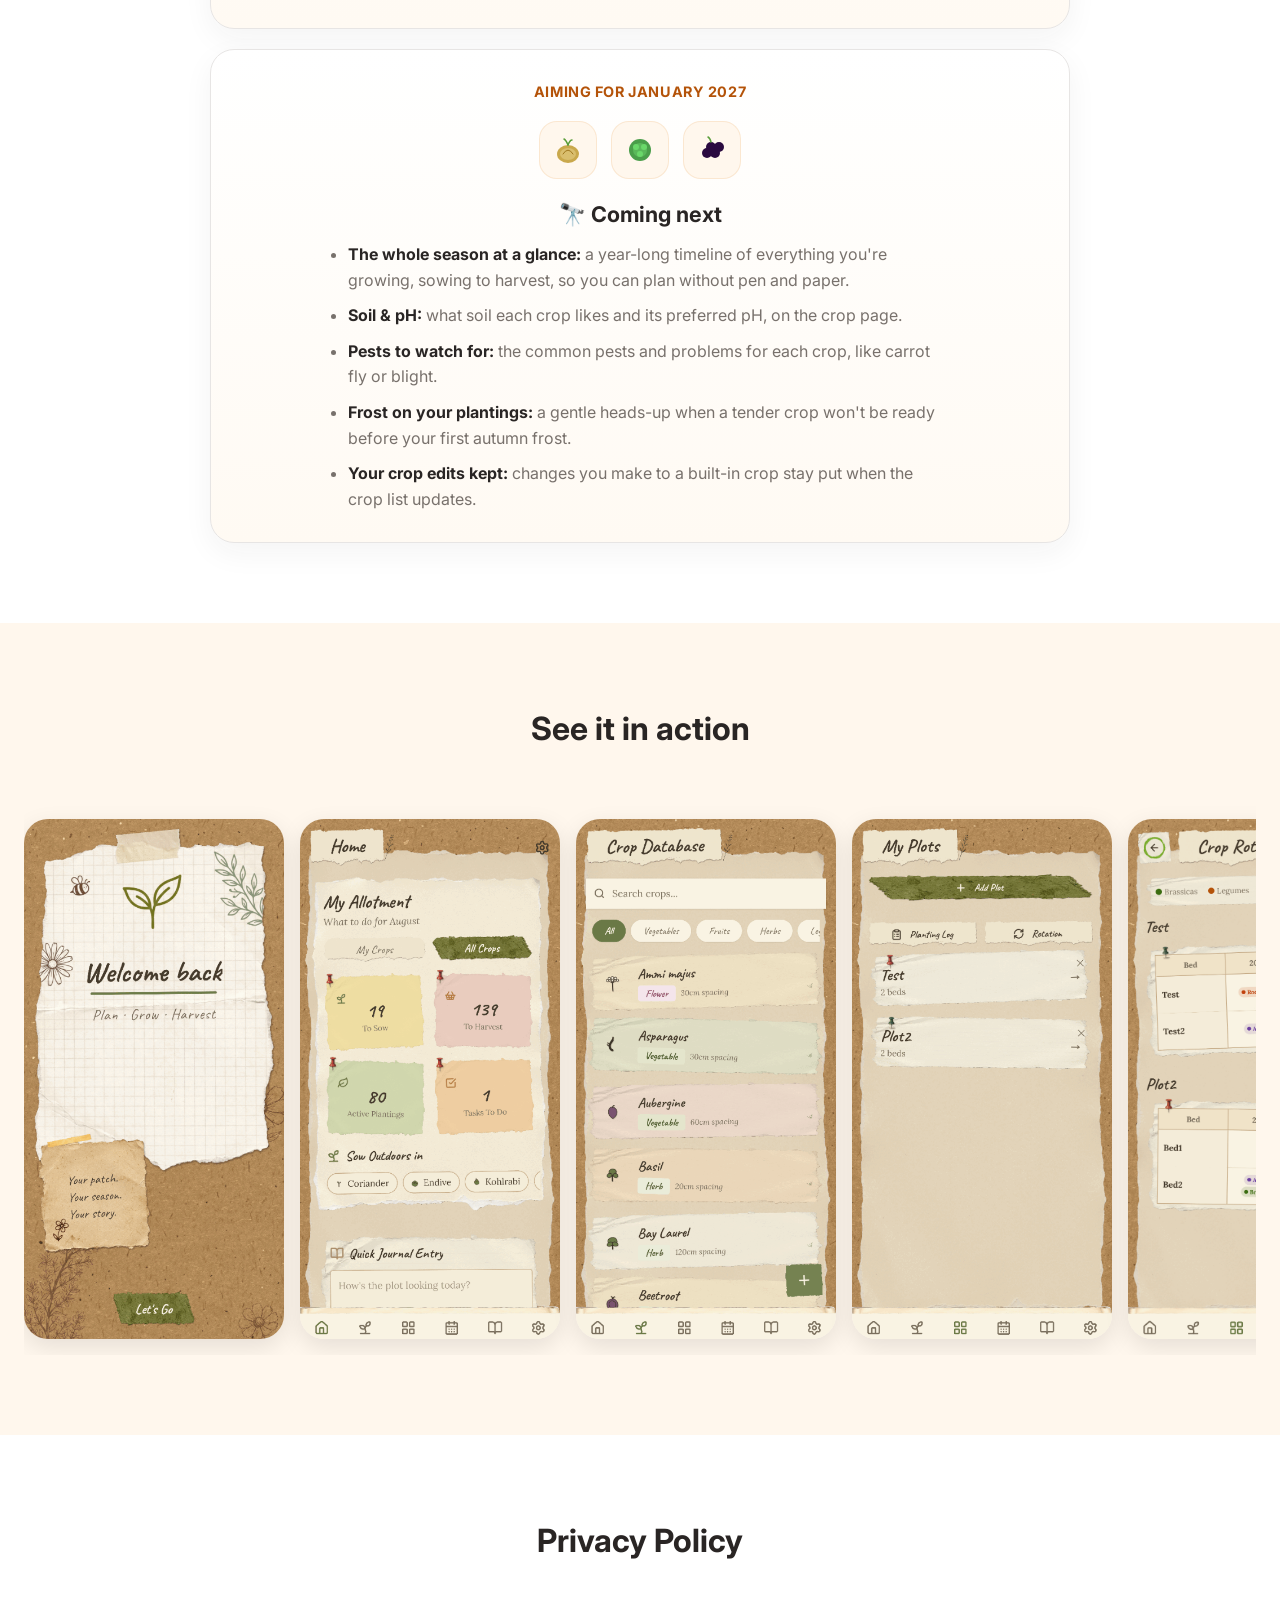
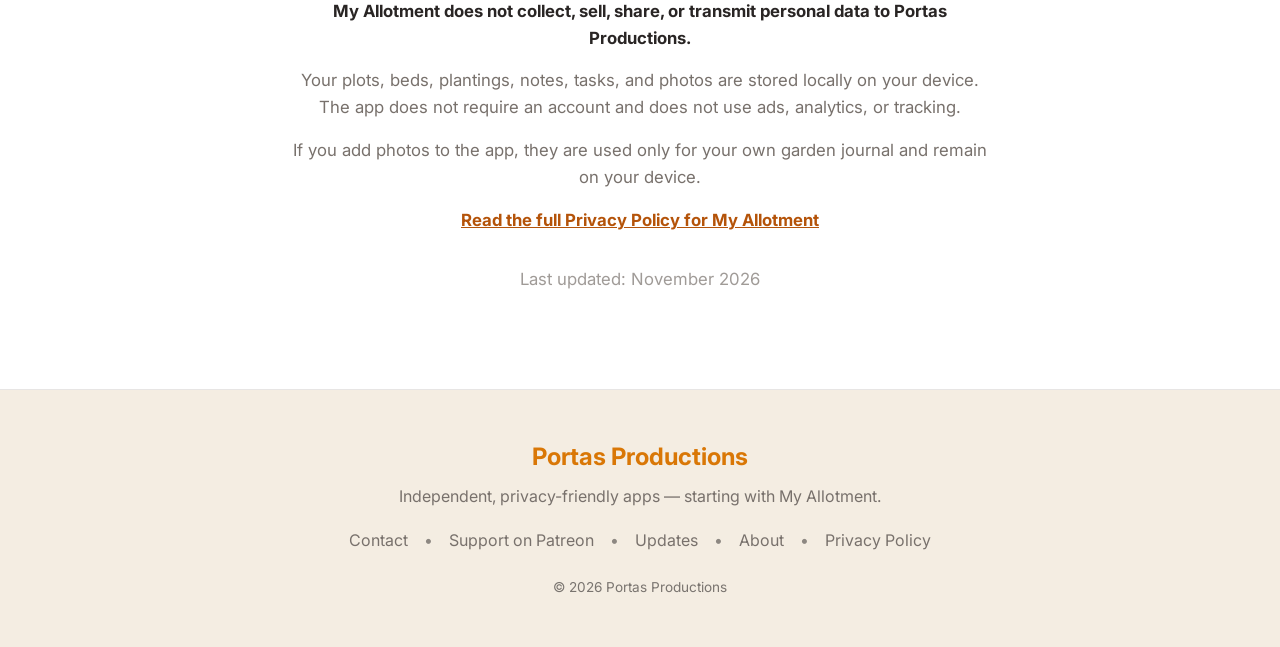
==== commit 529986e3: "Write up version 2.2 and what's coming in January Feature cards and meta description catch up with t" ====
--- a/index.html
+++ b/index.html
@@ -4,7 +4,7 @@
   <meta charset="UTF-8">
   <meta name="viewport" content="width=device-width, initial-scale=1.0">
   <title>My Allotment – Plan, Grow & Track Your Plot</title>
-  <meta name="description" content="Your allotment in your pocket. Browse 70+ UK crops, map your beds, track plantings, and get crop rotation guidance. Works completely offline.">
+  <meta name="description" content="Your allotment in your pocket. Browse 170+ UK crops and varieties, map your beds, track plantings from sowing to harvest, and get crop rotation and frost guidance. Works completely offline.">
   <link rel="stylesheet" href="styles.css">
   <link rel="preconnect" href="https://fonts.googleapis.com">
   <link rel="preconnect" href="https://fonts.gstatic.com" crossorigin>
@@ -31,7 +31,7 @@
           <span>Google Play</span>
         </a>
       </div>
-      <p class="hero-note">Built independently, updated thoughtfully, and designed to work fully offline.</p>
+      <p class="hero-note">Built independently, updated thoughtfully, and designed to work fully offline, with backups you keep yourself.</p>
     </div>
     <div class="hero-phone">
       <div class="phone-frame">
@@ -46,18 +46,18 @@
     <div class="features-grid">
       <div class="feature">
         <span class="feature-icon">🌱</span>
-        <h3>70+ UK Crops</h3>
-        <p>Sowing times, spacing, companions, and harvest notes for vegetables, fruits, herbs, legumes, and flowers.</p>
+        <h3>170+ UK Crops</h3>
+        <p>Sowing times, spacing, companions, and harvest notes for vegetables, fruits, herbs, legumes, and flowers, plus frost guidance set to your own last frost and your own history with each crop.</p>
       </div>
       <div class="feature">
         <span class="feature-icon">📅</span>
         <h3>Monthly Calendar</h3>
-        <p>A quick month-by-month guide for what to sow, transplant, and harvest.</p>
+        <p>A month-by-month guide for what to sow, transplant, and harvest, with your own planned sowings on their day.</p>
       </div>
       <div class="feature">
         <span class="feature-icon">🗺️</span>
         <h3>Plot Planner</h3>
-        <p>Map out your beds with a simple tap-to-assign grid and helpful companion planting warnings.</p>
+        <p>Map your beds on a tap-to-assign grid. Companion hints show as you plant, and you can zoom in or move a planted patch elsewhere.</p>
       </div>
       <div class="feature">
         <span class="feature-icon">🔄</span>
@@ -66,13 +66,13 @@
       </div>
       <div class="feature">
         <span class="feature-icon">📝</span>
-        <h3>Planting Log</h3>
-        <p>Track each planting from seed to harvest with status updates and estimated harvest dates.</p>
+        <h3>Planting Log &amp; Tasks</h3>
+        <p>Track each planting from seed to harvest, sow in succession, and record what you picked. Sowing a crop writes its own plant-out and harvest jobs.</p>
       </div>
       <div class="feature">
         <span class="feature-icon">📸</span>
         <h3>Photo Journal</h3>
-        <p>Keep a simple record of the season with photos and notes.</p>
+        <p>Keep a record of the season with photos, notes, and weather stamps, linked to what you're growing. Backups carry your photos too.</p>
       </div>
     </div>
   </section>
@@ -93,7 +93,7 @@
     <div class="updates-content">
       <p class="section-kicker">Updates</p>
       <h2>What I'm working on</h2>
-      <p class="updates-intro">Small notes on what’s coming next for My Allotment and future Portas Productions apps. The August update is now live.</p>
+      <p class="updates-intro">Small notes on what’s coming next for My Allotment and future Portas Productions apps. Version 2.2 is now live.</p>
 
       <!--
         To add a new update:
@@ -103,7 +103,7 @@
       -->
       <div class="updates-list">
         <article class="update-card">
-          <p class="update-date">August 2026 — out now</p>
+          <p class="update-date">Version 2.2 · November 2026 — out now</p>
           <div class="update-icons" aria-hidden="true">
             <img src="images/garden_icons/04_onion.svg" alt="">
             <img src="images/garden_icons/18_brussels_sprout.svg" alt="">
@@ -111,28 +111,32 @@
           </div>
           <h3>🌱 What's new</h3>
           <ul class="update-summary">
-            <li><strong>Backup &amp; restore:</strong> save your whole allotment to a file, and bring it back on a new phone.</li>
-            <li><strong>Harvest amounts:</strong> record what you actually picked, in kilos, grams, count or bunches.</li>
-            <li><strong>Linked journal entries:</strong> tie a note or photo to what you're growing, and find it by crop name later.</li>
-            <li><strong>Search the planting log:</strong> jump straight to a crop or a bed.</li>
-            <li><strong>20 more UK crops:</strong> cavolo nero, mangetout, elephant garlic, fig, and more.</li>
+            <li><strong>More scrapbook, less phone:</strong> pencil drawings in place of stock icons, paper tick boxes, rubber stamps instead of pop-ups, and a header sketch that changes with the seasons.</li>
+            <li><strong>Frost guidance:</strong> set your last frost and each tender crop tells you when it's safe to plant out at your site.</li>
+            <li><strong>Crop history &amp; season totals:</strong> every season you've grown a crop, which bed it was in, and what your plot produced this year against last.</li>
+            <li><strong>A better bed planner:</strong> companion hints on the grid, pinch to zoom, move a planted patch, and real bed sizes.</li>
+            <li><strong>Succession sowing:</strong> "sow again every two weeks" on one card, sown one at a time.</li>
+            <li><strong>Tasks that write themselves:</strong> sowing a crop adds its plant-out and harvest jobs, and overdue jobs are stamped.</li>
+            <li><strong>Photos everywhere:</strong> on plantings as well as the journal, and now included in your backups.</li>
+            <li><strong>Journal extras:</strong> weather stamps, and backdate an entry by tapping its date.</li>
+            <li><strong>Easier to read:</strong> stronger text contrast, and big system text that still fits.</li>
           </ul>
         </article>
 
         <article class="update-card">
-          <p class="update-date">Coming next</p>
+          <p class="update-date">Aiming for January 2027</p>
           <div class="update-icons" aria-hidden="true">
             <img src="images/garden_icons/04_onion.svg" alt="">
             <img src="images/garden_icons/18_brussels_sprout.svg" alt="">
             <img src="images/garden_icons/49_blackcurrant.svg" alt="">
           </div>
-          <h3>🔭 On the list</h3>
+          <h3>🔭 Coming next</h3>
           <ul class="update-summary">
-            <li><strong>Crop history:</strong> open any crop and see your own seasons of it — every note, photo and harvest, year by year.</li>
-            <li><strong>Frost-date guidance:</strong> your last and first frost actually put to work, telling you when it's safe to sow and what to start indoors.</li>
-            <li><strong>Season totals:</strong> what your plot produced across the year, and which beds earned their space.</li>
-            <li><strong>Bed planner:</strong> pinch-to-zoom, easier crop moving, and companion hints on the grid.</li>
-            <li><strong>Accessibility:</strong> better screen reader labels and high contrast support.</li>
+            <li><strong>The whole season at a glance:</strong> a year-long timeline of everything you're growing, sowing to harvest, so you can plan without pen and paper.</li>
+            <li><strong>Soil &amp; pH:</strong> what soil each crop likes and its preferred pH, on the crop page.</li>
+            <li><strong>Pests to watch for:</strong> the common pests and problems for each crop, like carrot fly or blight.</li>
+            <li><strong>Frost on your plantings:</strong> a gentle heads-up when a tender crop won't be ready before your first autumn frost.</li>
+            <li><strong>Your crop edits kept:</strong> changes you make to a built-in crop stay put when the crop list updates.</li>
           </ul>
         </article>
       </div>
@@ -161,7 +165,7 @@
       <p>Your plots, beds, plantings, notes, tasks, and photos are stored locally on your device. The app does not require an account and does not use ads, analytics, or tracking.</p>
       <p>If you add photos to the app, they are used only for your own garden journal and remain on your device.</p>
       <p><a class="privacy-link" href="privacy.html">Read the full Privacy Policy for My Allotment</a></p>
-      <p class="privacy-date">Last updated: June 2026</p>
+      <p class="privacy-date">Last updated: November 2026</p>
     </div>
   </section>
 
